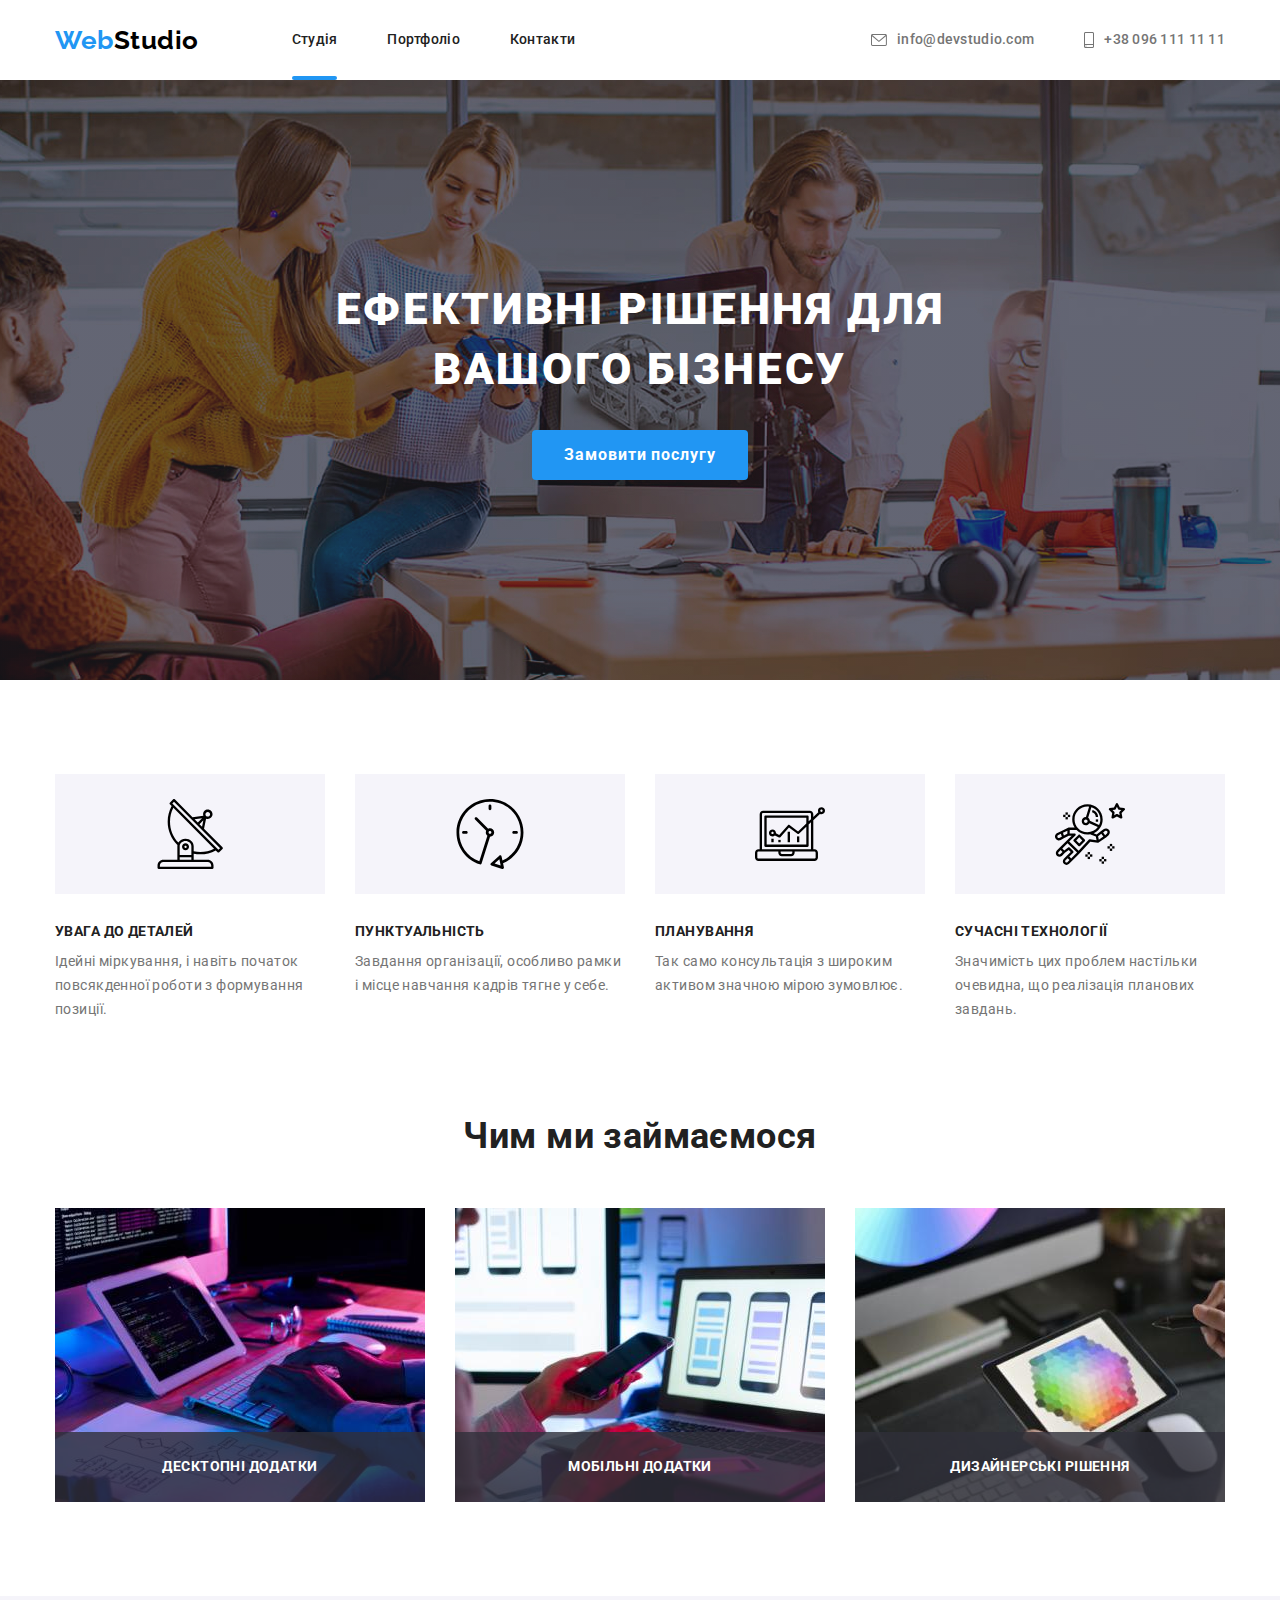
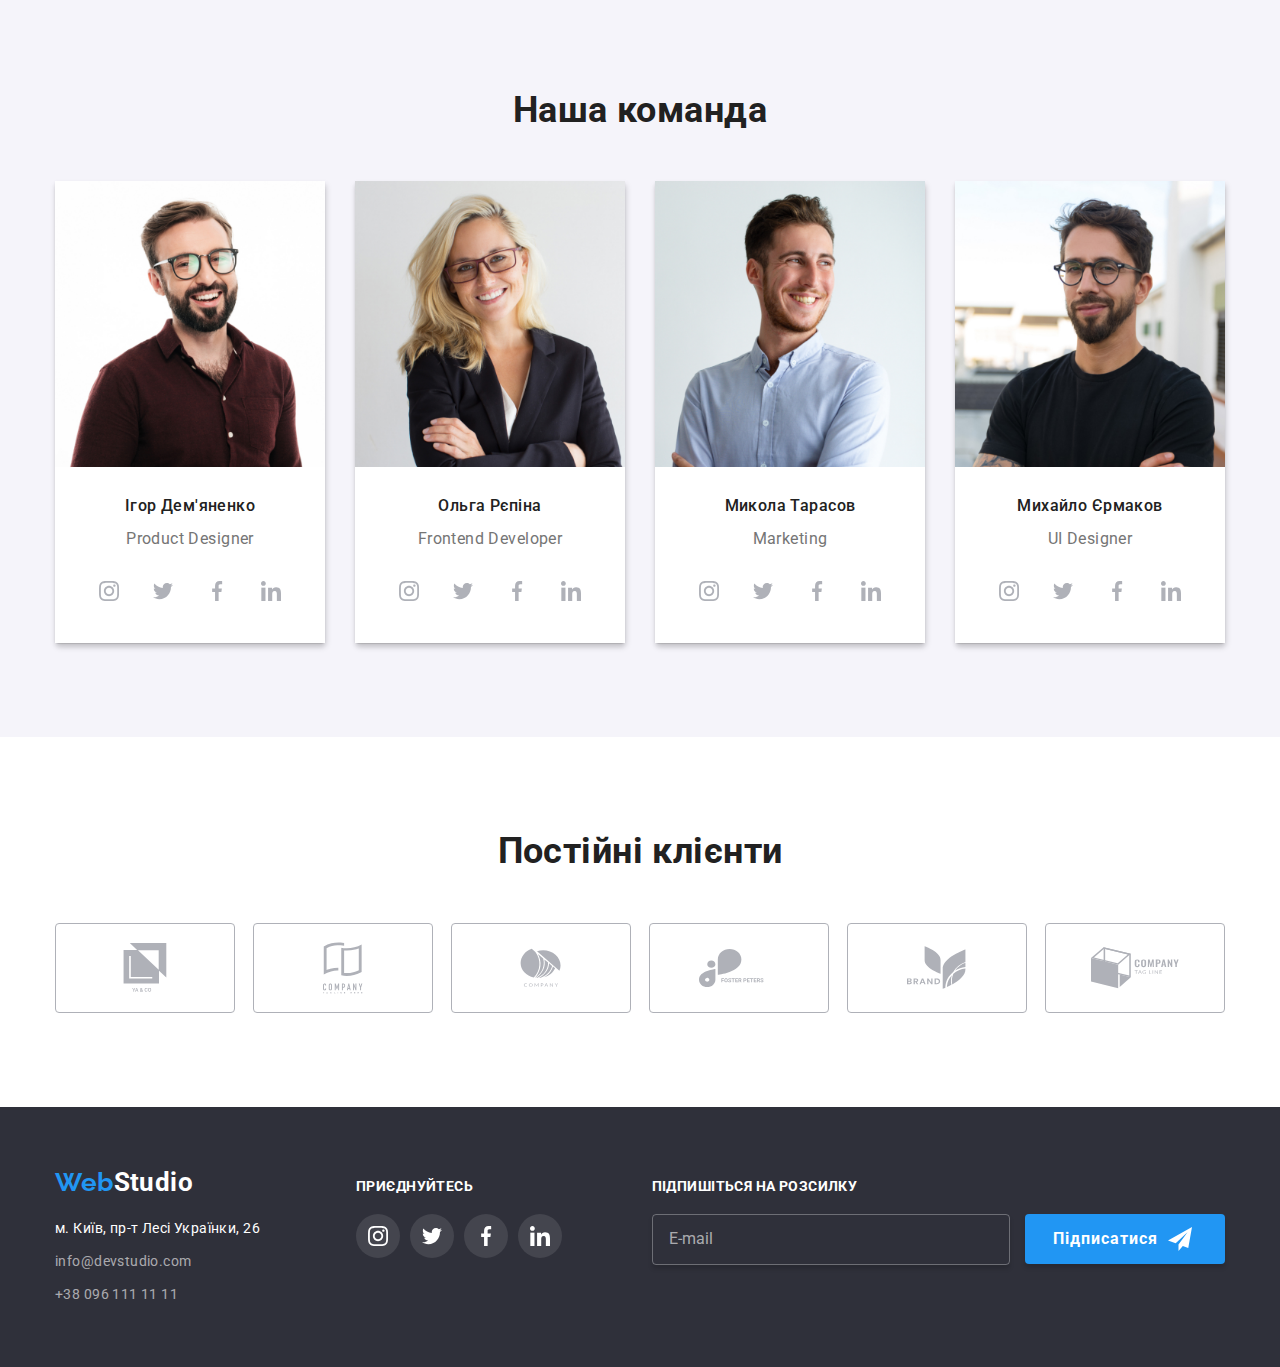
==== index.html @ 22c6319b "hw8" ====
<!DOCTYPE html>
<html lang="uk">
  <head>
    <meta charset="UTF-8" />
    <meta http-equiv="X-UA-Compatible" content="IE=edge" />
    <meta name="viewport" content="width=device-width, initial-scale=1.0" />
    <title>Web Studio</title>
    <link
      href="https://fonts.googleapis.com/css2?family=Raleway:wght@700&family=Roboto:wght@400;500;700;900&display=swap"
      rel="stylesheet"
    />
    <link rel="stylesheet" href="https://cdnjs.cloudflare.com/ajax/libs/modern-normalize/1.1.0/modern-normalize.css" />
    <link rel="stylesheet" href="./css/styles-index.min.css" />
  </head>

  <body>
    <!-- навигация -->
    <header class="head">
      <div class="container head__container" data-menu>
        <nav class="nav">
          <a href="/" class="nav__studio"><span class="nav__web">Web</span>Studio</a>

          <ul class="list nav__menu">
            <li><a href="./index.html" class="nav__link current">Студія</a></li>
            <li><a href="./portfolio.html" class="nav__link">Портфоліо</a></li>
            <li><a href="" class="nav__link">Контакти</a></li>
          </ul>
        </nav>
        <ul class="list connection">
          <li>
            <a href="maito:info@devstudio.com" class="connection__mail-and-tel">
              <svg width="16" height="12">
                <use href="./images/sprite.svg#mail"></use>
              </svg>
              <span class="mob-menu-mal">info@devstudio.com</span></a
            >
          </li>
          <li>
            <a href="tel:+380961111111" class="connection__mail-and-tel">
              <svg width="10" height="16">
                <use href="./images/sprite.svg#smartphone"></use>
              </svg>
              <span class="mob-menu-tel">+38 096 111 11 11</span></a
            >
          </li>
        </ul>
        <button
          type="button"
          class="header-menu-button"
          aria-expanded="false"
          aria-controls="menu-container"
          data-menu-button
        >
          <svg width="40" height="40" aria-label="Переключатель мобильного меню">
            <use class="header-button-icon-menu" href="./images/sprite.svg#menu_40px"></use>
            <use class="header-button-icon-close" href="./images/sprite.svg#close-m"></use>
          </svg>
        </button>
        <!-- соц. ссылки -->
        <ul class="nav__social-link list">
          <li>
            <a href="" aria-label="ссылка на Instagram"><span>Instagram</span></a>
          </li>
          <li>
            <a href="" aria-label="ссылка на Twitter"><span>Twitter</span></a>
          </li>
          <li>
            <a href="" aria-label="ссылка на Facebook"><span>Facebook</span></a>
          </li>
          <li>
            <a href="" aria-label="ссылка на LinkedIn"><span>LinkedIn</span></a>
          </li>
        </ul>
      </div>
    </header>

    <main>
      <section class="hero">
        <div class="container">
          <h1>
            Ефективні рішення для <br />
            вашого бізнесу
          </h1>
          <button type="button" class="hero-but" data-modal-open>Замовити послугу</button>
        </div>
      </section>

      <section class="section">
        <div class="container">
          <!-- не отображать заголовок -->
          <h2 class="visually-hidden">Наші особливості</h2>
          <ul class="skill-list list">
            <li class="skill-list__item">
              <div class="skill-list__img">
                <svg width="70" height="70">
                  <use href="./images/sprite.svg#antena"></use>
                </svg>
              </div>
              <h3>УВАГА ДО ДЕТАЛЕЙ</h3>
              <p>Ідейні міркування, і навіть початок повсякденної роботи з формування позиції.</p>
            </li>
            <li class="skill-list__item">
              <div class="skill-list__img">
                <svg width="70" height="70">
                  <use href="./images/sprite.svg#clock"></use>
                </svg>
              </div>
              <h3>ПУНКТУАЛЬНІСТЬ</h3>
              <p>Завдання організації, особливо рамки і місце навчання кадрів тягне у себе.</p>
            </li>
            <li class="skill-list__item">
              <div class="skill-list__img">
                <svg width="70" height="70">
                  <use href="./images/sprite.svg#diagram"></use>
                </svg>
              </div>
              <h3>ПЛАНУВАННЯ</h3>
              <p>Так само консультація з широким активом значною мірою зумовлює.</p>
            </li>
            <li class="skill-list__item">
              <div class="skill-list__img">
                <svg width="70" height="70">
                  <use href="./images/sprite.svg#astronaut"></use>
                </svg>
              </div>
              <h3>СУЧАСНІ ТЕХНОЛОГІЇ</h3>
              <p>Значимість цих проблем настільки очевидна, що реалізація планових завдань.</p>
            </li>
          </ul>
        </div>
      </section>

      <section class="section section-padding">
        <div class="container">
          <h2>Чим ми займаємося</h2>
          <ul class="skill-list list">
            <li class="skill-list__work">
              <div>
                <img src="./images/box1.jpg" alt="клавиатура" width="370" height="294" />
                <h3>Десктопні додатки</h3>
              </div>
            </li>
            <li class="skill-list__work">
              <div>
                <img src="./images/box2.jpg" alt="телефон" width="370" height="294" />
                <h3>Мобільні додатки</h3>
              </div>
            </li>
            <li class="skill-list__work">
              <div>
                <img src="./images/box3.jpg" alt="планшет" width="370" height="294" />
                <h3>Дизайнерські рішення</h3>
              </div>
            </li>
          </ul>
        </div>
      </section>

      <!-- команда -->
      <section class="section comand-background">
        <div class="container">
          <h2>Наша команда</h2>
          <ul class="skill-list list team">
            <li class="skill-list__team">
              <img
                srcset="
                  ./images/team/igor-270@2x.jpg 270w,
                  ./images/team/igor-354@2x.jpg 354w,
                  ./images/team/igor-450@2x.jpg 450w
                "
                src="./images/team/igor-270.jpg"
                alt="Ігор Дем'яненко"
                sizes="(min-width: 1200px) 25vw, (min-width: 768px) 50vw, (min-width: 480px) 100vw"
              />
              <div class="skill-list__teams">
                <h3>Ігор Дем'яненко</h3>
                <p lang="en">Product Designer</p>
                <!-- соц. ссылки -->
                <ul class="skill-list__social-link list">
                  <li>
                    <a href="" aria-label="ссылка на Instagram">
                      <svg width="20" height="20">
                        <use href="./images/sprite.svg#instagram"></use>
                      </svg>
                    </a>
                  </li>
                  <li>
                    <a href="" aria-label="ссылка на Twitter">
                      <svg width="20" height="20">
                        <use href="./images/sprite.svg#twitter"></use>
                      </svg>
                    </a>
                  </li>
                  <li>
                    <a href="" aria-label="ссылка на Facebook">
                      <svg width="20" height="20">
                        <use href="./images/sprite.svg#facebook"></use>
                      </svg>
                    </a>
                  </li>
                  <li>
                    <a href="" aria-label="ссылка на LinkedIn">
                      <svg width="20" height="20">
                        <use href="./images/sprite.svg#linkedin"></use>
                      </svg>
                    </a>
                  </li>
                </ul>
              </div>
            </li>
            <li class="skill-list__team">
              <img
                srcset="
                  ./images/team/olga-270@2x.jpg 270w,
                  ./images/team/olga-354@2x.jpg 354w,
                  ./images/team/olga-450@2x.jpg 450w
                "
                src="./images/team/olga-270.jpg"
                alt="Ольга Рєпіна"
                sizes="(min-width: 1200px) 25vw, (min-width: 768px) 50vw, (min-width: 480px) 100vw"
              />
              <div class="skill-list__teams">
                <h3>Ольга Рєпіна</h3>
                <p lang="en">Frontend Developer</p>

                <!-- соц. ссылки -->
                <ul class="skill-list__social-link list">
                  <li>
                    <a href="" aria-label="ссылка на Instagram">
                      <svg width="20" height="20">
                        <use href="./images/sprite.svg#instagram"></use>
                      </svg>
                    </a>
                  </li>
                  <li>
                    <a href="" aria-label="ссылка на Twitter">
                      <svg width="20" height="20">
                        <use href="./images/sprite.svg#twitter"></use>
                      </svg>
                    </a>
                  </li>
                  <li>
                    <a href="" aria-label="ссылка на Facebook">
                      <svg width="20" height="20">
                        <use href="./images/sprite.svg#facebook"></use>
                      </svg>
                    </a>
                  </li>
                  <li>
                    <a href="" aria-label="ссылка на LinkedIn">
                      <svg width="20" height="20">
                        <use href="./images/sprite.svg#linkedin"></use>
                      </svg>
                    </a>
                  </li>
                </ul>
              </div>
            </li>
            <li class="skill-list__team">
              <img
                srcset="
                  ./images/team/nik-270@2x.jpg 270w,
                  ./images/team/nik-354@2x.jpg 354w,
                  ./images/team/nik-450@2x.jpg 450w
                "
                src="./images/team/nik-270.jpg"
                alt="Микола Тарасов"
                sizes="(min-width: 1200px) 25vw, (min-width: 768px) 50vw, (min-width: 480px) 100vw"
              />
              <div class="skill-list__teams">
                <h3>Микола Тарасов</h3>
                <p lang="en">Marketing</p>
                <!-- соц. ссылки -->
                <ul class="skill-list__social-link list">
                  <li>
                    <a href="" aria-label="ссылка на Instagram">
                      <svg width="20" height="20">
                        <use href="./images/sprite.svg#instagram"></use>
                      </svg>
                    </a>
                  </li>
                  <li>
                    <a href="" aria-label="ссылка на Twitter">
                      <svg width="20" height="20">
                        <use href="./images/sprite.svg#twitter"></use>
                      </svg>
                    </a>
                  </li>
                  <li>
                    <a href="" aria-label="ссылка на Facebook">
                      <svg width="20" height="20">
                        <use href="./images/sprite.svg#facebook"></use>
                      </svg>
                    </a>
                  </li>
                  <li>
                    <a href="" aria-label="ссылка на LinkedIn">
                      <svg width="20" height="20">
                        <use href="./images/sprite.svg#linkedin"></use>
                      </svg>
                    </a>
                  </li>
                </ul>
              </div>
            </li>
            <li class="skill-list__team">
              <img
                srcset="
                  ./images/team/misha-270@2x.jpg 270w,
                  ./images/team/misha-354@2x.jpg 354w,
                  ./images/team/misha-450@2x.jpg 450w
                "
                src="./images/team/misha-270.jpg"
                alt="Михайло Єрмаков"
                sizes="(min-width: 1200px) 25vw, (min-width: 768px) 50vw, (min-width: 480px) 100vw"
              />
              <div class="skill-list__teams">
                <h3>Михайло Єрмаков</h3>
                <p lang="en">UI Designer</p>
                <!-- соц. ссылки -->
                <ul class="skill-list__social-link list">
                  <li>
                    <a href="" aria-label="ссылка на Instagram">
                      <svg width="20" height="20">
                        <use href="./images/sprite.svg#instagram"></use>
                      </svg>
                    </a>
                  </li>
                  <li>
                    <a href="" aria-label="ссылка на Twitter">
                      <svg width="20" height="20">
                        <use href="./images/sprite.svg#twitter"></use>
                      </svg>
                    </a>
                  </li>
                  <li>
                    <a href="" aria-label="ссылка на Facebook">
                      <svg width="20" height="20">
                        <use href="./images/sprite.svg#facebook"></use>
                      </svg>
                    </a>
                  </li>
                  <li>
                    <a href="" aria-label="ссылка на LinkedIn">
                      <svg width="20" height="20">
                        <use href="./images/sprite.svg#linkedin"></use>
                      </svg>
                    </a>
                  </li>
                </ul>
              </div>
            </li>
          </ul>
        </div>
      </section>
      <!-- наши клиенты -->
      <section class="section our-clients">
        <div class="container">
          <h2>Постійні клієнти</h2>
          <ul class="list our-clients-list">
            <li>
              <a href="" aria-label="Клиент 1">
                <svg width="44" height="49">
                  <use href="./images/sprite.svg#client1"></use>
                </svg>
              </a>
            </li>
            <li>
              <a href="" aria-label="Клиент 2">
                <svg width="40" height="52">
                  <use href="./images/sprite.svg#client2"></use>
                </svg>
              </a>
            </li>
            <li>
              <a href="" aria-label="Клиент 3">
                <svg width="41" height="43">
                  <use href="./images/sprite.svg#client3"></use>
                </svg>
              </a>
            </li>
            <li>
              <a href="" aria-label="Клиент 4">
                <svg width="80" height="42">
                  <use href="./images/sprite.svg#client4"></use>
                </svg>
              </a>
            </li>
            <li>
              <a href="" aria-label="Клиент 5">
                <svg width="59" height="47">
                  <use href="./images/sprite.svg#client5"></use>
                </svg>
              </a>
            </li>
            <li>
              <a href="" aria-label="Клиент 6">
                <svg width="88" height="45">
                  <use href="./images/sprite.svg#client6"></use>
                </svg>
              </a>
            </li>
          </ul>
        </div>
      </section>
    </main>

    <!-- футер -->
    <footer>
      <div class="container footer">
        <div class="logo-adress">
          <div class="logo">
            <a href="/" class="studio-footer"><span class="nav__web">Web</span><span>Studio</span></a>
          </div>
          <address>
            <ul class="list footer-adress">
              <li>
                <a href="https://goo.gl/maps/N4kcenjZG2sNvHRF8" class="adress">м. Київ, пр-т Лесі Українки, 26</a>
              </li>
              <li><a href="maito:info@devstudio.com" class="footer-link">info@devstudio.com</a></li>
              <li><a href="tel:+380961111111" class="footer-link">+38 096 111 11 11</a></li>
            </ul>
          </address>
        </div>

        <!-- соц. ссылки -->
        <div class="fotter-social">
          <b>приєднуйтесь</b>
          <ul class="list social-link-footer">
            <li>
              <a href="" aria-label="ссылка на Instagram">
                <svg width="20" height="20">
                  <use href="./images/sprite.svg#instagram"></use>
                </svg>
              </a>
            </li>
            <li>
              <a href="" aria-label="ссылка на Twitter">
                <svg width="20" height="20">
                  <use href="./images/sprite.svg#twitter"></use>
                </svg>
              </a>
            </li>
            <li>
              <a href="" aria-label="ссылка на Facebook">
                <svg width="20" height="20">
                  <use href="./images/sprite.svg#facebook"></use>
                </svg>
              </a>
            </li>
            <li>
              <a href="" aria-label="ссылка на LinkedIn">
                <svg width="20" height="20">
                  <use href="./images/sprite.svg#linkedin"></use>
                </svg>
              </a>
            </li>
          </ul>
        </div>
        <!-- форма подписаться -->
        <form class="email-input">
          <b>Підпишіться на розсилку</b>
          <input class="input-email" type="email" name="email" placeholder="E-mail" />
          <button type="submit" class="button">
            Підписатися
            <svg class="button-icon" width="24" height="24">
              <use href="./images/sprite.svg#send"></use>
            </svg>
          </button>
        </form>
      </div>
    </footer>

    <!-- модальное окно -->
    <div class="backdrop is-hidden" data-modal>
      <div class="modal">
        <button class="btn-close" data-modal-close>
          <svg class="close-icon" width="18" height="18">
            <use href="./images/sprite.svg#close-m"></use>
          </svg>
        </button>
        <p class="modal-title">Залиште свої дані, ми вам передзвонимо</p>
        <form class="form-mod">
          <div class="form-field">
            <label class="form-label" for="name">
              <span class="form-label-text">Ім'я</span>
            </label>
            <div class="input-icon">
              <input class="form-input" type="text" name="name" id="name" />
              <svg class="form-icon" width="18" height="18">
                <use href="./images/sprite.svg#person-m"></use>
              </svg>
            </div>
          </div>

          <div class="form-field">
            <label class="form-label" for="tel">
              <span class="form-label-text">Телефон</span>
            </label>
            <div class="input-icon">
              <input class="form-input" type="tel" name="tel" id="tel" />
              <svg class="form-icon" width="18" height="18">
                <use href="./images/sprite.svg#phone-m"></use>
              </svg>
            </div>
          </div>

          <div class="form-field">
            <label class="form-label" for="email">
              <span class="form-label-text"> Пошта</span>
            </label>
            <div class="input-icon">
              <input class="form-input" type="email" name="email" id="email" />
              <svg class="form-icon" width="18" height="18">
                <use href="./images/sprite.svg#email-m"></use>
              </svg>
            </div>
          </div>
          <div class="form-textarea">
            <label class="form-label" for="coment">
              <span class="form-label-text">Коментар</span>
            </label>
            <textarea class="form-input textarea" name="coment" id="coment" placeholder="Введіть текст"></textarea>
          </div>

          <div class="form-box">
            <input class="input-box visually-hidden" type="checkbox" id="checkbox" name="accept-terms" value="true" />
            <label for="checkbox" class="checkbox-label">
              <svg class="box-icon" width="16" height="15">
                <use href="./images/sprite.svg#gala-m"></use>
              </svg>
              <span class="box-label">
                Погоджуюся з розсилкою та приймаю&nbsp;<a href="" aria-label="Умови договору">Умови договору</a>
              </span></label
            >
          </div>
          <button class="mod-but" type="submit">Відправити</button>
        </form>
      </div>
    </div>

    <script src="./js/modal.js"></script>
    <script src="./js/mobile-menu.js"></script>
  </body>
</html>
---- css/styles-index.min.css ----
h1,h2,h3,p,ul{margin-top:0;margin-bottom:0}.visually-hidden{position:absolute;white-space:nowrap;width:1px;height:1px;overflow:hidden;border:0;padding:0;clip:rect(0 0 0 0);-webkit-clip-path:inset(50%);clip-path:inset(50%);margin:-1px}.list{list-style:none;padding:0;margin:0}a{text-decoration:none}.container{padding-left:15px;padding-right:15px;margin:0 auto;min-width:320px}@media screen and (min-width: 480px){.container{width:480px}}@media screen and (min-width: 768px){.container{width:768px}}@media screen and (min-width: 1200px){.container{width:1200px}}.section{padding-top:60px;padding-bottom:60px}@media screen and (min-width: 1200px){.section{padding-top:94px;padding-bottom:94px}}@media screen and (max-width: 1199px){.section-padding{display:none}}@media screen and (min-width: 1200px){.section-padding{padding-top:0}}.button,.social-link-footer a,.footer-link,.adress,.mod-but,.checkbox-label svg,.form-icon,.form-input,.btn-close,.our-clients-list a,.skill-list__social-link a,.hero-but,.head__container.is-open .header-menu-button,.header-menu-button,.nav__link::after,.nav__link,.connection__mail-and-tel{-webkit-transition-duration:250ms;transition-duration:250ms;-webkit-transition-timing-function:var(--transition-timing);transition-timing-function:var(--transition-timing)}body{font-family:Roboto,sans-serif;font-style:normal;font-size:14px;letter-spacing:.03em;color:var(--color-text);background:var(--color-button-text)}:root{--color-for-hovered: #2196f3;--color-for-title: #212121;--color-button-text: #ffffff;--color-text: #757575;--color-studio: #000000;--color-footer: #2f303a;--color-background-cart: #ffffff;--color-background: #f5f4fa;--color-background-hero: #c4c4c4;--color-fill: #afb1b8;--transition-timing: cubic-bezier(0.4, 0, 0.2, 1)}h1{margin-bottom:30px;font-weight:900;font-size:26px;line-height:1.62;letter-spacing:.06em;text-transform:uppercase;color:var(--color-button-text)}@media screen and (min-width: 1200px){h1{font-size:44px;line-height:1.36;letter-spacing:.06em}}h2{margin-bottom:50px;font-weight:700;font-size:36px;line-height:1.16;text-align:center;color:var(--color-for-title)}h3{font-size:14px;font-weight:700;line-height:1.14;margin-bottom:10px;color:var(--color-for-title)}.skill-list__team h3{font-weight:500;font-size:16px;line-height:1.18;color:var(--color-for-title)}.skill-list__team{font-weight:400;font-size:16px;line-height:1.18;text-align:center}.form-label-text{font-size:12px;line-height:1.16;letter-spacing:.01em;color:var(--color-text)}.head__container{display:-webkit-box;display:-ms-flexbox;display:flex;-webkit-box-orient:horizontal;-webkit-box-direction:normal;-ms-flex-direction:row;flex-direction:row;-webkit-box-align:center;-ms-flex-align:center;align-items:center;-webkit-box-pack:justify;-ms-flex-pack:justify;justify-content:space-between;height:60px}@media screen and (min-width: 768px){.head__container{height:80px}}.head nav{display:-webkit-box;display:-ms-flexbox;display:flex;-webkit-box-align:center;-ms-flex-align:center;align-items:center}.nav__menu{display:none}@media screen and (min-width: 768px){.nav__menu{display:-webkit-box;display:-ms-flexbox;display:flex}}.nav__menu li:not(:last-child){margin-right:50px}.nav__menu a{display:block;padding-top:32px;padding-bottom:32px}.connection{display:none}@media screen and (min-width: 768px){.connection{display:-webkit-box;display:-ms-flexbox;display:flex;-webkit-box-orient:vertical;-webkit-box-direction:normal;-ms-flex-direction:column;flex-direction:column;margin-left:auto}}@media screen and (min-width: 1200px){.connection{-webkit-box-orient:horizontal;-webkit-box-direction:normal;-ms-flex-direction:row;flex-direction:row}}@media screen and (min-width: 768px)and (max-width: 1199px){.connection li:not(:last-child){margin-bottom:10px}}@media screen and (min-width: 1200px){.connection li:not(:last-child){margin-right:50px}}.nav__web,.nav__studio{font-family:"Raleway";font-weight:700;font-size:26px;line-height:1.19;letter-spacing:.02em;color:var(--color-for-hovered)}.nav__studio{margin-right:93px;color:var(--color-studio)}.nav__link,.connection__mail-and-tel{font-weight:500;font-size:14px;line-height:1.14;letter-spacing:.02em;color:var(--color-for-title);-webkit-transition-property:color;transition-property:color}.connection__mail-and-tel{display:-webkit-box;display:-ms-flexbox;display:flex;-webkit-box-orient:horizontal;-webkit-box-direction:normal;-ms-flex-direction:row;flex-direction:row;-webkit-box-align:center;-ms-flex-align:center;align-items:center;fill:var(--color-text);color:var(--color-text);-webkit-transition-property:color,fill;transition-property:color,fill}.connection__mail-and-tel svg{margin-right:10px}.nav__link .current{color:var(--color-for-hovered)}.nav__link:hover,.nav__link:focus,.connection__mail-and-tel:hover,.connection__mail-and-tel:focus,.footer-link:hover,.footer-link:focus,.adress:hover,.adress:focus{color:var(--color-for-hovered);fill:var(--color-for-hovered)}@media screen and (min-width: 768px){.nav__link{position:relative}.nav__link:hover::after{opacity:1}}.nav__link::after{content:"";position:absolute;display:block;bottom:0px;left:0px;width:100%;height:4px;background-color:var(--color-for-hovered);border-radius:2px;opacity:0;-webkit-transition-property:opacity;transition-property:opacity}@media screen and (min-width: 768px){.current::after{content:"";position:absolute;display:block;bottom:0px;left:0px;width:100%;height:4px;background-color:var(--color-for-hovered);border-radius:2px;opacity:1}}.header-menu-button{margin-left:auto;background-color:rgba(0,0,0,0);border:none;z-index:15;fill:#000;-webkit-transition-property:fill;transition-property:fill}.header-menu-button:hover,.header-menu-button:focus{cursor:pointer;fill:var(--color-for-hovered)}.header-menu-button .header-button-icon-close{display:none}.header-menu-button.is-open .header-button-icon-menu{display:none}.header-menu-button.is-open .header-button-icon-close{display:block}@media screen and (min-width: 768px){.header-menu-button{display:none}}.nav__social-link{display:none}.head__container.is-open{position:absolute;padding:48px 40px;top:0;-webkit-box-align:start;-ms-flex-align:start;align-items:flex-start;-webkit-box-orient:vertical;-webkit-box-direction:normal;-ms-flex-direction:column;flex-direction:column;height:100%;width:100%;min-width:480px;max-width:767px;background-color:var(--color-button-text);z-index:10}.head__container.is-open .nav__studio{display:none}.head__container.is-open .header-menu-button{position:absolute;top:10px;right:15px;fill:#000;-webkit-transition-property:fill;transition-property:fill}.head__container.is-open .header-menu-button:hover,.head__container.is-open .header-menu-button:focus{cursor:pointer;fill:var(--color-for-hovered)}@media screen and (max-width: 767px){.head__container.is-open .nav__menu{display:-webkit-box;display:-ms-flexbox;display:flex;-webkit-box-orient:vertical;-webkit-box-direction:normal;-ms-flex-direction:column;flex-direction:column;z-index:15}.head__container.is-open .nav__menu li{padding-bottom:32px}.head__container.is-open .nav__menu a{padding:0;font-weight:500;font-size:40px;line-height:1.18;letter-spacing:.02em;color:var(--color-for-title);-webkit-transition-property:color;transition-property:color}.head__container.is-open .nav__menu a:hover,.head__container.is-open .nav__menu a:focus{color:var(--color-for-hovered)}.head__container.is-open .nav__menu a.current{color:var(--color-for-hovered)}.head__container.is-open .connection{display:-webkit-inline-box;display:-ms-inline-flexbox;display:inline-flex;margin-top:auto;-webkit-box-orient:vertical;-webkit-box-direction:reverse;-ms-flex-direction:column-reverse;flex-direction:column-reverse;z-index:11}.head__container.is-open .connection svg{display:none}.head__container.is-open .nav__social-link{display:-webkit-box;display:-ms-flexbox;display:flex;-webkit-box-pack:center;-ms-flex-pack:center;justify-content:center;width:100%;font-weight:500;font-size:18px;line-height:1.22;letter-spacing:.02em}.head__container.is-open .nav__social-link li:not(:last-child){padding-right:10px;border-right:1px solid rgba(33,33,33,.2)}.head__container.is-open .nav__social-link li:not(:first-child){padding-left:10px}.head__container.is-open .nav__social-link span{color:var(--color-for-hovered)}}@media screen and (max-width: 767px){.mob-menu-tel{font-weight:500;font-size:34px;line-height:1.18;letter-spacing:.02em;color:var(--color-for-hovered);margin-bottom:32px;-webkit-transition-property:color;transition-property:color}.mob-menu-tel:hover,.mob-menu-tel:focus{color:var(--color-for-hovered)}}@media screen and (max-width: 767px){.mob-menu-mal{font-weight:500;font-size:24px;line-height:1.16;letter-spacing:.02em;color:#757575;margin-bottom:64px;-webkit-transition-property:color;transition-property:color}.mob-menu-mal:hover,.mob-menu-mal:focus{color:var(--color-for-hovered)}}.hero{height:400px;text-align:center;padding-top:118px;padding-bottom:118px;margin:0 auto;background-color:var(--color-background-hero);background-repeat:no-repeat;background-size:cover;background-position:center;background-image:-webkit-gradient(linear, left top, right top, from(rgba(47, 48, 58, 0.4)), to(rgba(47, 48, 58, 0.4))),url(../images/hero-480.jpg);background-image:linear-gradient(to right, rgba(47, 48, 58, 0.4), rgba(47, 48, 58, 0.4)),url(../images/hero-480.jpg);max-width:480px}@media screen and (min-width: 768px){.hero{background-image:-webkit-gradient(linear, left top, right top, from(rgba(47, 48, 58, 0.4)), to(rgba(47, 48, 58, 0.4))),url(../images/hero-768.jpg);background-image:linear-gradient(to right, rgba(47, 48, 58, 0.4), rgba(47, 48, 58, 0.4)),url(../images/hero-768.jpg);max-width:768px}}@media screen and (min-width: 1200px){.hero{background-image:-webkit-gradient(linear, left top, right top, from(rgba(47, 48, 58, 0.4)), to(rgba(47, 48, 58, 0.4))),url(../images/hero-1200.jpg);background-image:linear-gradient(to right, rgba(47, 48, 58, 0.4), rgba(47, 48, 58, 0.4)),url(../images/hero-1200.jpg);height:600px;padding-top:200px;padding-bottom:200px;max-width:1600px}}.hero-but{display:inline-block;border-radius:4px;padding:10px 32px;min-width:200px;border:none;font-weight:700;font-size:16px;line-height:1.87;letter-spacing:.06em;color:var(--color-button-text);background:var(--color-for-hovered);-webkit-transition-property:background,color;transition-property:background,color}.hero-but:hover,.hero-but:focus{cursor:pointer;color:var(--color-for-hovered);background:var(--color-button-text)}@media screen and (min-width: 1200px){.hero-but{min-width:216px}}.skill-list__img{display:-webkit-box;display:-ms-flexbox;display:flex;-webkit-box-align:center;-ms-flex-align:center;align-items:center;-webkit-box-pack:center;-ms-flex-pack:center;justify-content:center;height:120px;margin-bottom:30px;background-color:var(--color-background)}@media screen and (min-width: 768px){.skill-list__item{width:354px}}@media screen and (min-width: 1200px){.skill-list__item{width:270px}}.skill-list{gap:30px}@media screen and (min-width: 768px){.skill-list{display:-webkit-box;display:-ms-flexbox;display:flex;-ms-flex-wrap:wrap;flex-wrap:wrap}}@media screen and (min-width: 1200px){.skill-list{display:-webkit-box;display:-ms-flexbox;display:flex;-ms-flex-wrap:nowrap;flex-wrap:nowrap}}.skill-list div{position:relative}.skill-list__work{display:inline-block;width:370px}.skill-list__work h3{position:absolute;right:0;bottom:0;width:100%;height:70px;display:-webkit-box;display:-ms-flexbox;display:flex;-webkit-box-align:center;-ms-flex-align:center;align-items:center;-webkit-box-pack:center;-ms-flex-pack:center;justify-content:center;margin-bottom:0;font-weight:700;font-size:14px;line-height:1.14;letter-spacing:.03em;text-transform:uppercase;color:var(--color-button-text);background:rgba(47,48,58,.8)}p{line-height:1.71}.skill-list__team{display:inline-block;-webkit-box-shadow:1px 4px 6px rgba(0,0,0,.16),0px 4px 4px rgba(0,0,0,.06),0px 1px 1px rgba(0,0,0,.12);box-shadow:1px 4px 6px rgba(0,0,0,.16),0px 4px 4px rgba(0,0,0,.06),0px 1px 1px rgba(0,0,0,.12);border-radius:0px 0px 4px 4px}@media screen and (min-width: 480px){.skill-list__team{width:calc((100% - 30px)/1)}}@media screen and (min-width: 768px){.skill-list__team{width:calc((100% - 60px)/2)}}@media screen and (min-width: 1200px){.skill-list__team{width:270px}}.comand-background{background:var(--color-background)}.border-class{border-top:none;border:1px solid var(--color-border)}img{display:block;max-width:100%;height:auto}.skill-list__teams{padding-top:30px;padding-bottom:30px;background-color:var(--color-background-cart)}.skill-list__teams p{margin-bottom:16px}.skill-list__social-link{display:-webkit-box;display:-ms-flexbox;display:flex;-webkit-box-pack:center;-ms-flex-pack:center;justify-content:center}.skill-list__social-link a{display:-webkit-box;display:-ms-flexbox;display:flex;-webkit-box-align:center;-ms-flex-align:center;align-items:center;-webkit-box-pack:center;-ms-flex-pack:center;justify-content:center;width:44px;height:44px;border-radius:50%;color:var(--color-fill);-webkit-transition-property:background-color,color;transition-property:background-color,color}.skill-list__social-link a:hover,.skill-list__social-link a:focus{color:var(--color-button-text);background-color:var(--color-for-hovered)}.skill-list__social-link svg{fill:currentColor}.skill-list__social-link li:not(:last-child) a{margin-right:10px}.our-clients-list{display:-webkit-box;display:-ms-flexbox;display:flex;-ms-flex-wrap:wrap;flex-wrap:wrap;-webkit-box-pack:justify;-ms-flex-pack:justify;justify-content:space-between}@media screen and (min-width: 480px){.our-clients-list li{width:calc((100% - 30px)/2);margin-bottom:30px}}@media screen and (max-width: 480px){.our-clients-list li{width:calc((100% - 30px)/2);margin-bottom:30px}}@media screen and (min-width: 768px){.our-clients-list li{width:calc((100% - 45px)/3);margin-bottom:30px}}@media screen and (min-width: 1200px){.our-clients-list li{width:calc((100% - 90px)/6);margin-bottom:0px}}.our-clients-list svg{fill:var(--color-fill)}.our-clients-list a{display:-webkit-box;display:-ms-flexbox;display:flex;-webkit-box-align:center;-ms-flex-align:center;align-items:center;-webkit-box-pack:center;-ms-flex-pack:center;justify-content:center;border:1px solid var(--color-fill);border-radius:4px;width:100%;height:90px;-webkit-transition-property:border-color,fill;transition-property:border-color,fill}.our-clients-list a:hover,.our-clients-list a:focus,.our-clients-list a:hover svg,.our-clients-list a:focus svg{border-color:var(--color-for-hovered);fill:var(--color-for-hovered)}.backdrop{position:fixed;top:0;left:0;width:100%;height:100%;background:rgba(0,0,0,.2);opacity:1;-webkit-transition:opacity 250ms var(--transition-timing);transition:opacity 250ms var(--transition-timing)}.modal{position:absolute;top:50%;left:50%;-webkit-transform:translate(-50%, -50%) rotateY(360deg);transform:translate(-50%, -50%) rotateY(360deg);-webkit-transition:-webkit-transform 250ms var(--transition-timing);transition:-webkit-transform 250ms var(--transition-timing);transition:transform 250ms var(--transition-timing);transition:transform 250ms var(--transition-timing), -webkit-transform 250ms var(--transition-timing);padding:40px;min-height:609px;width:100%;max-width:450px;background-color:var(--color-background-cart);-webkit-box-shadow:0px 1px 3px rgba(0,0,0,.12),0px 1px 1px rgba(0,0,0,.14),0px 2px 1px rgba(0,0,0,.2);box-shadow:0px 1px 3px rgba(0,0,0,.12),0px 1px 1px rgba(0,0,0,.14),0px 2px 1px rgba(0,0,0,.2);border-radius:4px}@media screen and (min-width: 1200px){.modal{min-height:581px;min-width:528px}}.backdrop.is-hidden{pointer-events:none;opacity:0}.backdrop.is-hidden .modal{-webkit-transform:translate(-50%, -50%) rotateY(180deg);transform:translate(-50%, -50%) rotateY(180deg)}.btn-close{display:-webkit-box;display:-ms-flexbox;display:flex;-webkit-box-pack:center;-ms-flex-pack:center;justify-content:center;-webkit-box-align:center;-ms-flex-align:center;align-items:center;position:absolute;top:8px;right:8px;padding:0;margin:0;width:30px;height:30px;border:1px solid rgba(0,0,0,.1);border-radius:50%;background-color:var(--color-background-cart);-webkit-transition-property:fill;transition-property:fill}.btn-close:hover,.btn-close:focus{cursor:pointer;fill:var(--color-for-hovered)}.form-mod{margin-left:auto;margin-right:auto}.modal-title{margin-top:0px;margin-bottom:12px;font-weight:700;font-size:20px;line-height:1.5;text-align:center;letter-spacing:.03em;color:var(--color-for-title)}@media screen and (min-width: 1200px){.modal-title{font-size:20px;line-height:1.15}}.form-field{display:-webkit-box;display:-ms-flexbox;display:flex;-webkit-box-orient:vertical;-webkit-box-direction:normal;-ms-flex-direction:column;flex-direction:column;margin-bottom:10px}.form-label{margin-bottom:4px}.input-icon{position:relative}.form-input{padding-top:12px;padding-bottom:12px;padding-left:42px;width:100%;border:1px solid rgba(33,33,33,.2);border-radius:4px;outline:rgba(0,0,0,0);-webkit-transition-property:border-color;transition-property:border-color}.form-input:hover+.form-icon,.form-input:focus+.form-icon{fill:var(--color-for-hovered)}.form-input:hover,.form-input:focus{cursor:pointer;border-color:var(--color-for-hovered)}.form-icon{position:absolute;top:50%;-webkit-transform:translateY(-50%);transform:translateY(-50%);left:12px;-webkit-transition-property:fill;transition-property:fill}.form-textarea{display:-webkit-box;display:-ms-flexbox;display:flex;-webkit-box-orient:vertical;-webkit-box-direction:normal;-ms-flex-direction:column;flex-direction:column;margin-bottom:20px}.textarea::-webkit-input-placeholder{font-size:12px;line-height:1.16;letter-spacing:.01em;color:rgba(117,117,117,.5)}.textarea::-moz-placeholder{font-size:12px;line-height:1.16;letter-spacing:.01em;color:rgba(117,117,117,.5)}.textarea:-ms-input-placeholder{font-size:12px;line-height:1.16;letter-spacing:.01em;color:rgba(117,117,117,.5)}.textarea::-ms-input-placeholder{font-size:12px;line-height:1.16;letter-spacing:.01em;color:rgba(117,117,117,.5)}.textarea::placeholder{font-size:12px;line-height:1.16;letter-spacing:.01em;color:rgba(117,117,117,.5)}.textarea{width:100%;height:120px;padding:12px 16px;border:1px solid rgba(33,33,33,.2);border-radius:4px;resize:none}.form-box{display:-webkit-box;display:-ms-flexbox;display:flex;-webkit-box-orient:horizontal;-webkit-box-direction:normal;-ms-flex-direction:row;flex-direction:row;-webkit-box-pack:center;-ms-flex-pack:center;justify-content:center;margin-bottom:30px}.checkbox-label{display:-webkit-inline-box;display:-ms-inline-flexbox;display:inline-flex;-webkit-box-align:center;-ms-flex-align:center;align-items:center;-webkit-box-pack:center;-ms-flex-pack:center;justify-content:center}.input-box:checked+.checkbox-label svg{background-color:var(--color-for-hovered);border-color:rgba(0,0,0,0);fill:var(--color-button-text)}.input-box:hover+.checkbox-label svg,.input-box:focus+.checkbox-label svg{border-color:var(--color-for-hovered)}.checkbox-label svg{display:-webkit-inline-box;display:-ms-inline-flexbox;display:inline-flex;-webkit-box-align:center;-ms-flex-align:center;align-items:center;width:16px;height:15px;border:.2px solid #000;border-radius:2px;margin-right:7px;fill:rgba(0,0,0,0);-webkit-transition-property:fill;transition-property:fill}.box-label{display:-webkit-inline-box;display:-ms-inline-flexbox;display:inline-flex;-webkit-box-align:center;-ms-flex-align:center;align-items:center;font-size:12px;line-height:1.16;letter-spacing:.03em;color:var(--color-text)}@media screen and (min-width: 1200px){.box-label{font-size:14px;line-height:1.71;letter-spacing:.03em}}.box-label a{display:-webkit-inline-box;display:-ms-inline-flexbox;display:inline-flex;color:var(--color-for-hovered);border-bottom:.85px solid var(--color-for-hovered);line-height:.85}.mod-but{display:block;margin-right:auto;margin-left:auto;border-radius:4px;padding:10px 52px;min-width:200px;border:none;font-weight:700;font-size:16px;line-height:1.87;letter-spacing:.06em;color:var(--color-button-text);background:var(--color-for-hovered);-webkit-box-shadow:0px 4px 4px rgba(0,0,0,.15);box-shadow:0px 4px 4px rgba(0,0,0,.15);-webkit-transition-property:background,color;transition-property:background,color}.mod-but:hover,.mod-but:focus{cursor:pointer;color:var(--color-for-hovered);background:var(--color-button-text)}.footer{text-align:center}@media screen and (min-width: 768px){.footer{display:-webkit-box;display:-ms-flexbox;display:flex;-webkit-box-orient:horizontal;-webkit-box-direction:normal;-ms-flex-direction:row;flex-direction:row;-webkit-box-align:baseline;-ms-flex-align:baseline;align-items:baseline;-ms-flex-wrap:wrap;flex-wrap:wrap}}@media screen and (min-width: 1200px){.footer{display:-webkit-box;display:-ms-flexbox;display:flex;-webkit-box-orient:horizontal;-webkit-box-direction:normal;-ms-flex-direction:row;flex-direction:row;-ms-flex-wrap:nowrap;flex-wrap:nowrap;-webkit-box-align:baseline;-ms-flex-align:baseline;align-items:baseline;text-align:left}}footer{padding:60px 0;background:var(--color-footer)}.logo-adress{width:231px;margin:0 auto}@media screen and (min-width: 768px){.logo-adress{margin:0;margin-left:76px}}@media screen and (min-width: 1200px){.logo-adress{margin:0}}.logo{margin-bottom:20px}.adress{font-style:normal;font-weight:400;font-size:14px;line-height:1.71;color:var(--color-button-text);-webkit-transition-property:color;transition-property:color}.footer-link{font-style:normal;font-weight:400;font-size:14px;line-height:1.71;color:rgba(255,255,255,.6);-webkit-transition-property:color;transition-property:color}.studio-footer{font-style:normal;font-weight:700;font-size:26px;line-height:1.19;color:var(--color-button-text)}.footer-adress li:not(:last-child){margin-bottom:9px}.fotter-social{margin-bottom:60px;margin-top:60px}@media screen and (min-width: 768px){.fotter-social{margin:0 auto}}@media screen and (min-width: 1200px){.fotter-social{margin:0 0 0 70px}}.social-link-footer{display:-webkit-box;display:-ms-flexbox;display:flex;fill:var(--color-button-text);-webkit-box-pack:center;-ms-flex-pack:center;justify-content:center}@media screen and (min-width: 1200px){.social-link-footer{-ms-flex-pack:distribute;justify-content:space-around}}.social-link-footer a{display:-webkit-box;display:-ms-flexbox;display:flex;-webkit-box-align:center;-ms-flex-align:center;align-items:center;-webkit-box-pack:center;-ms-flex-pack:center;justify-content:center;width:44px;height:44px;border-radius:50%;background:rgba(255,255,255,.1);fill:var(--color-for-btn-caption);-webkit-transition-property:background-color;transition-property:background-color}.social-link-footer a:hover,.social-link-footer a:focus{background-color:var(--color-for-hovered)}.fotter-social b,.email-input b{display:block;margin-bottom:20px;font-size:14px;line-height:1.14em;text-transform:uppercase;color:var(--color-button-text)}.social-link-footer li:not(:last-child) a{margin-right:10px}.input-email{display:-webkit-box;display:-ms-flexbox;display:flex;-webkit-box-pack:justify;-ms-flex-pack:justify;justify-content:space-between;padding:15px 16px;width:100%;max-width:450px;margin-bottom:20px;font-size:16px;color:var(--color-button-text);background-color:inherit;border:1px solid rgba(255,255,255,.3);-webkit-box-shadow:0px 4px 4px rgba(0,0,0,.15);box-shadow:0px 4px 4px rgba(0,0,0,.15);border-radius:4px}@media screen and (min-width: 1200px){.input-email{display:-webkit-inline-box;display:-ms-inline-flexbox;display:inline-flex;-ms-flex-pack:distribute;justify-content:space-around;margin-right:12px;margin-bottom:0;width:358px}}.input-email::-webkit-input-placeholder{color:rgba(255,255,255,.6)}.input-email::-moz-placeholder{color:rgba(255,255,255,.6)}.input-email:-ms-input-placeholder{color:rgba(255,255,255,.6)}.input-email::-ms-input-placeholder{color:rgba(255,255,255,.6)}.input-email::placeholder{color:rgba(255,255,255,.6)}.email-input{display:-webkit-box;display:-ms-flexbox;display:flex;-webkit-box-orient:vertical;-webkit-box-direction:normal;-ms-flex-direction:column;flex-direction:column;-webkit-box-pack:center;-ms-flex-pack:center;justify-content:center;-webkit-box-align:center;-ms-flex-align:center;align-items:center}@media screen and (min-width: 768px){.email-input{margin-top:60px}}@media screen and (max-width: 1199px){.email-input{width:100%}}@media screen and (min-width: 1200px){.email-input{display:block;margin-left:auto;margin-top:0}}.button{display:-webkit-inline-box;display:-ms-inline-flexbox;display:inline-flex;-webkit-box-align:center;-ms-flex-align:center;align-items:center;min-width:200px;border:none;padding:10px 28px;font-weight:700;font-size:16px;line-height:1.87;letter-spacing:.06em;color:var(--color-button-text);background-color:var(--color-for-hovered);fill:var(--color-button-text);-webkit-box-shadow:0px 4px 4px rgba(0,0,0,.15);box-shadow:0px 4px 4px rgba(0,0,0,.15);border-radius:4px;-webkit-transition-property:background-color,color,fill;transition-property:background-color,color,fill}.button:hover,.button:focus{cursor:pointer;color:var(--color-for-hovered);background-color:var(--color-button-text);fill:var(--color-for-hovered)}.button-icon{margin-left:10px}/*# sourceMappingURL=styles-index.min.css.map */
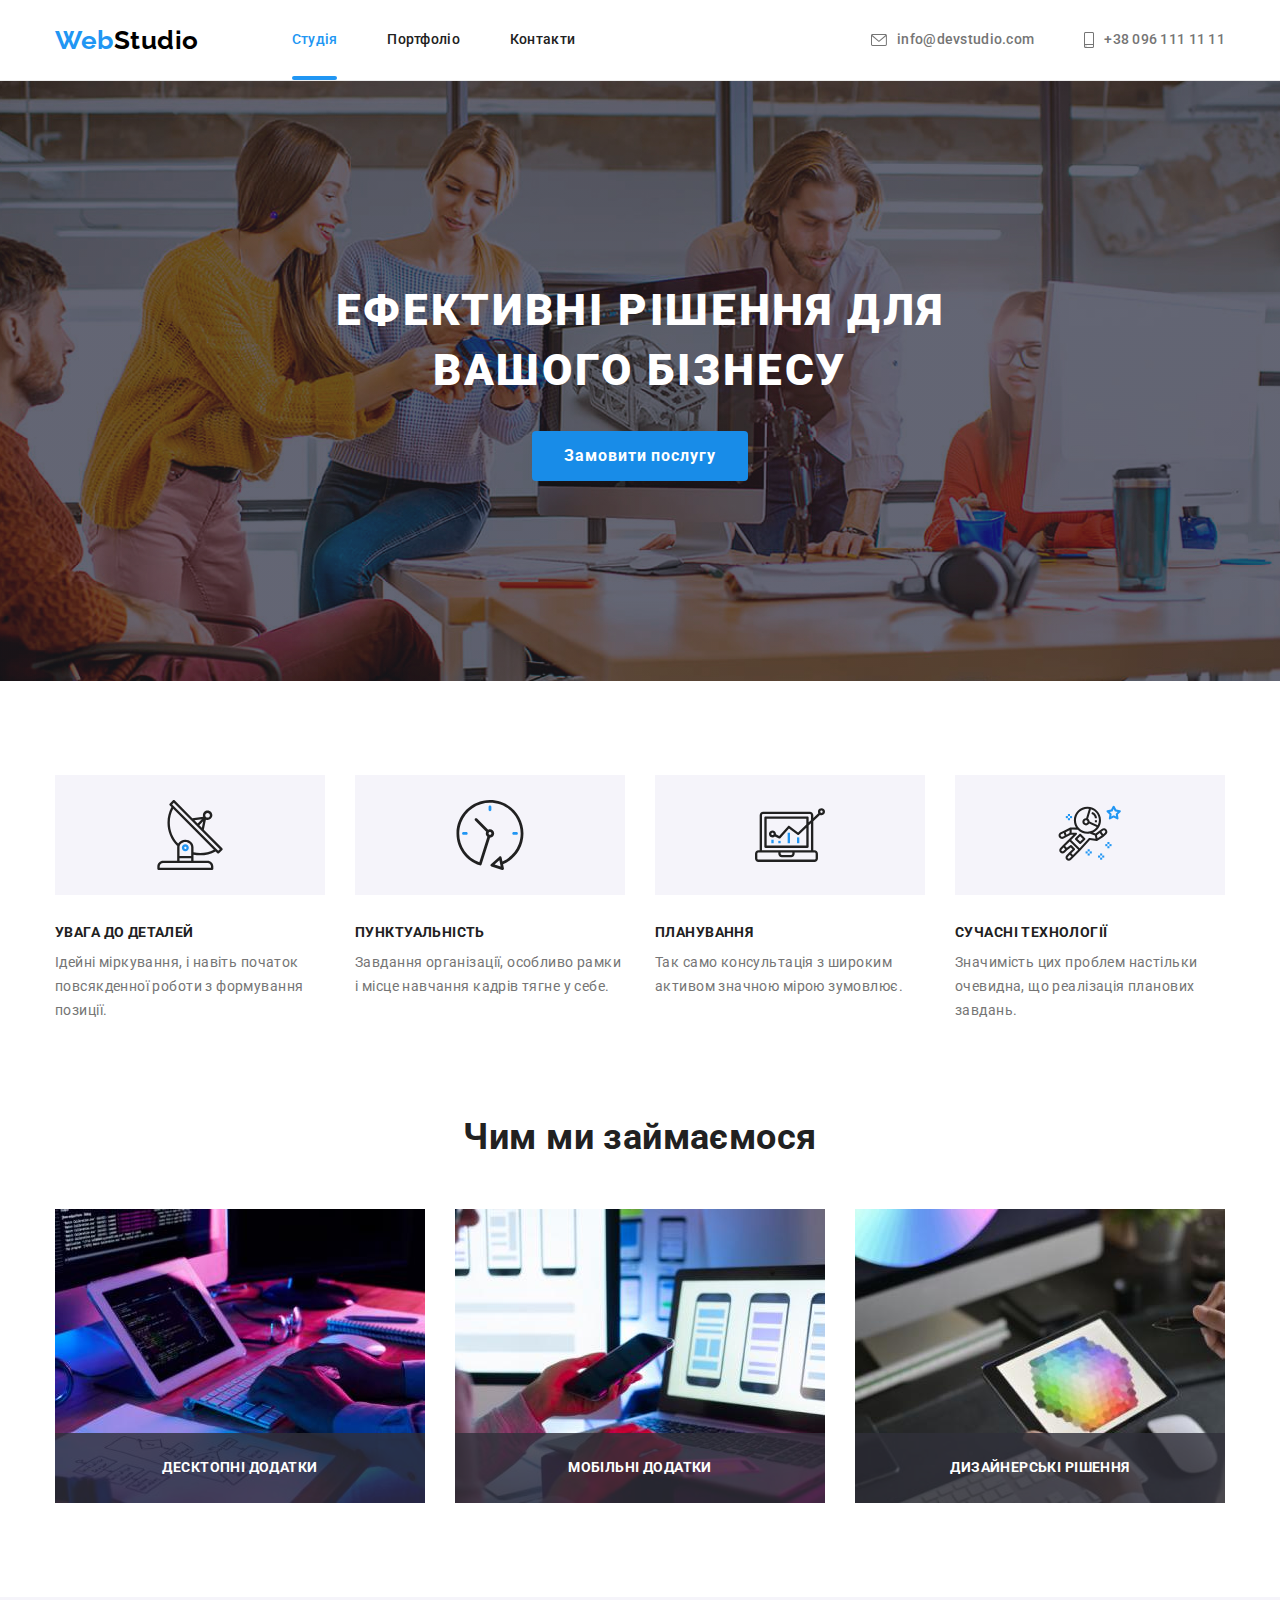
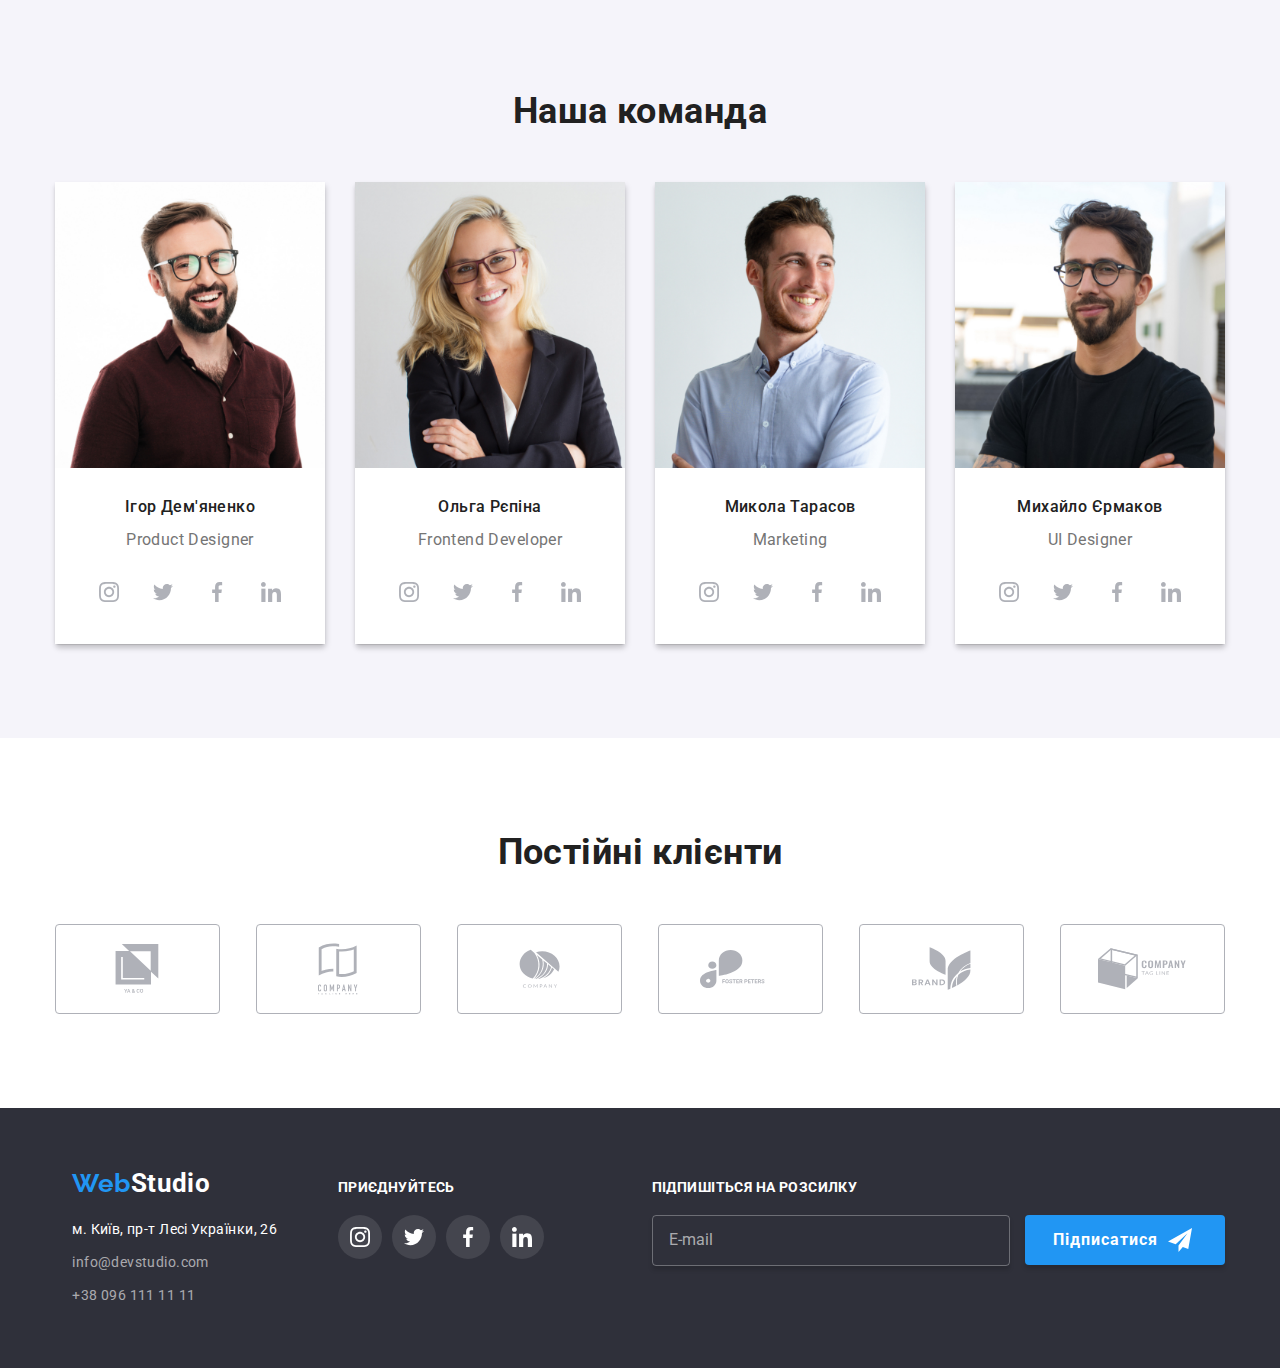
==== commit 19740de1: "hw8 v.2" ====
--- a/index.html
+++ b/index.html
@@ -28,7 +28,7 @@
         </nav>
         <ul class="list connection">
           <li>
-            <a href="maito:info@devstudio.com" class="connection__mail-and-tel">
+            <a href="maito:info@devstudio.com" class="connection__mail-and-tel mail">
               <svg width="16" height="12">
                 <use href="./images/sprite.svg#mail"></use>
               </svg>
@@ -36,7 +36,7 @@
             >
           </li>
           <li>
-            <a href="tel:+380961111111" class="connection__mail-and-tel">
+            <a href="tel:+380961111111" class="connection__mail-and-tel telefon">
               <svg width="10" height="16">
                 <use href="./images/sprite.svg#smartphone"></use>
               </svg>
@@ -96,8 +96,10 @@
                   <use href="./images/sprite.svg#antena"></use>
                 </svg>
               </div>
-              <h3>УВАГА ДО ДЕТАЛЕЙ</h3>
-              <p>Ідейні міркування, і навіть початок повсякденної роботи з формування позиції.</p>
+              <h3 class="skill-list__head">увага до деталей</h3>
+              <p class="skill-list__text">
+                Ідейні міркування, і навіть початок повсякденної роботи з формування позиції.
+              </p>
             </li>
             <li class="skill-list__item">
               <div class="skill-list__img">
@@ -105,8 +107,8 @@
                   <use href="./images/sprite.svg#clock"></use>
                 </svg>
               </div>
-              <h3>ПУНКТУАЛЬНІСТЬ</h3>
-              <p>Завдання організації, особливо рамки і місце навчання кадрів тягне у себе.</p>
+              <h3 class="skill-list__head">пунктуальність</h3>
+              <p class="skill-list__text">Завдання організації, особливо рамки і місце навчання кадрів тягне у себе.</p>
             </li>
             <li class="skill-list__item">
               <div class="skill-list__img">
@@ -114,8 +116,8 @@
                   <use href="./images/sprite.svg#diagram"></use>
                 </svg>
               </div>
-              <h3>ПЛАНУВАННЯ</h3>
-              <p>Так само консультація з широким активом значною мірою зумовлює.</p>
+              <h3 class="skill-list__head">планування</h3>
+              <p class="skill-list__text">Так само консультація з широким активом значною мірою зумовлює.</p>
             </li>
             <li class="skill-list__item">
               <div class="skill-list__img">
@@ -123,8 +125,8 @@
                   <use href="./images/sprite.svg#astronaut"></use>
                 </svg>
               </div>
-              <h3>СУЧАСНІ ТЕХНОЛОГІЇ</h3>
-              <p>Значимість цих проблем настільки очевидна, що реалізація планових завдань.</p>
+              <h3 class="skill-list__head">сучасні технології</h3>
+              <p class="skill-list__text">Значимість цих проблем настільки очевидна, що реалізація планових завдань.</p>
             </li>
           </ul>
         </div>
@@ -408,54 +410,56 @@
     <!-- футер -->
     <footer>
       <div class="container footer">
-        <div class="logo-adress">
-          <div class="logo">
-            <a href="/" class="studio-footer"><span class="nav__web">Web</span><span>Studio</span></a>
-          </div>
-          <address>
-            <ul class="list footer-adress">
+        <div class="adress-social">
+          <div class="logo-adress">
+            <div class="logo">
+              <a href="/" class="studio-footer"><span class="nav__web">Web</span><span>Studio</span></a>
+            </div>
+            <address>
+              <ul class="list footer-adress">
+                <li>
+                  <a href="https://goo.gl/maps/N4kcenjZG2sNvHRF8" class="adress">м. Київ, пр-т Лесі Українки, 26</a>
+                </li>
+                <li><a href="maito:info@devstudio.com" class="footer-link">info@devstudio.com</a></li>
+                <li><a href="tel:+380961111111" class="footer-link">+38 096 111 11 11</a></li>
+              </ul>
+            </address>
+          </div>
+
+          <!-- соц. ссылки -->
+          <div class="fotter-social">
+            <b>приєднуйтесь</b>
+            <ul class="list social-link-footer">
               <li>
-                <a href="https://goo.gl/maps/N4kcenjZG2sNvHRF8" class="adress">м. Київ, пр-т Лесі Українки, 26</a>
+                <a href="" aria-label="ссылка на Instagram">
+                  <svg width="20" height="20">
+                    <use href="./images/sprite.svg#instagram"></use>
+                  </svg>
+                </a>
               </li>
-              <li><a href="maito:info@devstudio.com" class="footer-link">info@devstudio.com</a></li>
-              <li><a href="tel:+380961111111" class="footer-link">+38 096 111 11 11</a></li>
+              <li>
+                <a href="" aria-label="ссылка на Twitter">
+                  <svg width="20" height="20">
+                    <use href="./images/sprite.svg#twitter"></use>
+                  </svg>
+                </a>
+              </li>
+              <li>
+                <a href="" aria-label="ссылка на Facebook">
+                  <svg width="20" height="20">
+                    <use href="./images/sprite.svg#facebook"></use>
+                  </svg>
+                </a>
+              </li>
+              <li>
+                <a href="" aria-label="ссылка на LinkedIn">
+                  <svg width="20" height="20">
+                    <use href="./images/sprite.svg#linkedin"></use>
+                  </svg>
+                </a>
+              </li>
             </ul>
-          </address>
-        </div>
-
-        <!-- соц. ссылки -->
-        <div class="fotter-social">
-          <b>приєднуйтесь</b>
-          <ul class="list social-link-footer">
-            <li>
-              <a href="" aria-label="ссылка на Instagram">
-                <svg width="20" height="20">
-                  <use href="./images/sprite.svg#instagram"></use>
-                </svg>
-              </a>
-            </li>
-            <li>
-              <a href="" aria-label="ссылка на Twitter">
-                <svg width="20" height="20">
-                  <use href="./images/sprite.svg#twitter"></use>
-                </svg>
-              </a>
-            </li>
-            <li>
-              <a href="" aria-label="ссылка на Facebook">
-                <svg width="20" height="20">
-                  <use href="./images/sprite.svg#facebook"></use>
-                </svg>
-              </a>
-            </li>
-            <li>
-              <a href="" aria-label="ссылка на LinkedIn">
-                <svg width="20" height="20">
-                  <use href="./images/sprite.svg#linkedin"></use>
-                </svg>
-              </a>
-            </li>
-          </ul>
+          </div>
         </div>
         <!-- форма подписаться -->
         <form class="email-input">
--- a/css/styles-index.min.css
+++ b/css/styles-index.min.css
@@ -1 +1 @@
-h1,h2,h3,p,ul{margin-top:0;margin-bottom:0}.visually-hidden{position:absolute;white-space:nowrap;width:1px;height:1px;overflow:hidden;border:0;padding:0;clip:rect(0 0 0 0);-webkit-clip-path:inset(50%);clip-path:inset(50%);margin:-1px}.list{list-style:none;padding:0;margin:0}a{text-decoration:none}.container{padding-left:15px;padding-right:15px;margin:0 auto;min-width:320px}@media screen and (min-width: 480px){.container{width:480px}}@media screen and (min-width: 768px){.container{width:768px}}@media screen and (min-width: 1200px){.container{width:1200px}}.section{padding-top:60px;padding-bottom:60px}@media screen and (min-width: 1200px){.section{padding-top:94px;padding-bottom:94px}}@media screen and (max-width: 1199px){.section-padding{display:none}}@media screen and (min-width: 1200px){.section-padding{padding-top:0}}.button,.social-link-footer a,.footer-link,.adress,.mod-but,.checkbox-label svg,.form-icon,.form-input,.btn-close,.our-clients-list a,.skill-list__social-link a,.hero-but,.head__container.is-open .header-menu-button,.header-menu-button,.nav__link::after,.nav__link,.connection__mail-and-tel{-webkit-transition-duration:250ms;transition-duration:250ms;-webkit-transition-timing-function:var(--transition-timing);transition-timing-function:var(--transition-timing)}body{font-family:Roboto,sans-serif;font-style:normal;font-size:14px;letter-spacing:.03em;color:var(--color-text);background:var(--color-button-text)}:root{--color-for-hovered: #2196f3;--color-for-title: #212121;--color-button-text: #ffffff;--color-text: #757575;--color-studio: #000000;--color-footer: #2f303a;--color-background-cart: #ffffff;--color-background: #f5f4fa;--color-background-hero: #c4c4c4;--color-fill: #afb1b8;--transition-timing: cubic-bezier(0.4, 0, 0.2, 1)}h1{margin-bottom:30px;font-weight:900;font-size:26px;line-height:1.62;letter-spacing:.06em;text-transform:uppercase;color:var(--color-button-text)}@media screen and (min-width: 1200px){h1{font-size:44px;line-height:1.36;letter-spacing:.06em}}h2{margin-bottom:50px;font-weight:700;font-size:36px;line-height:1.16;text-align:center;color:var(--color-for-title)}h3{font-size:14px;font-weight:700;line-height:1.14;margin-bottom:10px;color:var(--color-for-title)}.skill-list__team h3{font-weight:500;font-size:16px;line-height:1.18;color:var(--color-for-title)}.skill-list__team{font-weight:400;font-size:16px;line-height:1.18;text-align:center}.form-label-text{font-size:12px;line-height:1.16;letter-spacing:.01em;color:var(--color-text)}.head__container{display:-webkit-box;display:-ms-flexbox;display:flex;-webkit-box-orient:horizontal;-webkit-box-direction:normal;-ms-flex-direction:row;flex-direction:row;-webkit-box-align:center;-ms-flex-align:center;align-items:center;-webkit-box-pack:justify;-ms-flex-pack:justify;justify-content:space-between;height:60px}@media screen and (min-width: 768px){.head__container{height:80px}}.head nav{display:-webkit-box;display:-ms-flexbox;display:flex;-webkit-box-align:center;-ms-flex-align:center;align-items:center}.nav__menu{display:none}@media screen and (min-width: 768px){.nav__menu{display:-webkit-box;display:-ms-flexbox;display:flex}}.nav__menu li:not(:last-child){margin-right:50px}.nav__menu a{display:block;padding-top:32px;padding-bottom:32px}.connection{display:none}@media screen and (min-width: 768px){.connection{display:-webkit-box;display:-ms-flexbox;display:flex;-webkit-box-orient:vertical;-webkit-box-direction:normal;-ms-flex-direction:column;flex-direction:column;margin-left:auto}}@media screen and (min-width: 1200px){.connection{-webkit-box-orient:horizontal;-webkit-box-direction:normal;-ms-flex-direction:row;flex-direction:row}}@media screen and (min-width: 768px)and (max-width: 1199px){.connection li:not(:last-child){margin-bottom:10px}}@media screen and (min-width: 1200px){.connection li:not(:last-child){margin-right:50px}}.nav__web,.nav__studio{font-family:"Raleway";font-weight:700;font-size:26px;line-height:1.19;letter-spacing:.02em;color:var(--color-for-hovered)}.nav__studio{margin-right:93px;color:var(--color-studio)}.nav__link,.connection__mail-and-tel{font-weight:500;font-size:14px;line-height:1.14;letter-spacing:.02em;color:var(--color-for-title);-webkit-transition-property:color;transition-property:color}.connection__mail-and-tel{display:-webkit-box;display:-ms-flexbox;display:flex;-webkit-box-orient:horizontal;-webkit-box-direction:normal;-ms-flex-direction:row;flex-direction:row;-webkit-box-align:center;-ms-flex-align:center;align-items:center;fill:var(--color-text);color:var(--color-text);-webkit-transition-property:color,fill;transition-property:color,fill}.connection__mail-and-tel svg{margin-right:10px}.nav__link .current{color:var(--color-for-hovered)}.nav__link:hover,.nav__link:focus,.connection__mail-and-tel:hover,.connection__mail-and-tel:focus,.footer-link:hover,.footer-link:focus,.adress:hover,.adress:focus{color:var(--color-for-hovered);fill:var(--color-for-hovered)}@media screen and (min-width: 768px){.nav__link{position:relative}.nav__link:hover::after{opacity:1}}.nav__link::after{content:"";position:absolute;display:block;bottom:0px;left:0px;width:100%;height:4px;background-color:var(--color-for-hovered);border-radius:2px;opacity:0;-webkit-transition-property:opacity;transition-property:opacity}@media screen and (min-width: 768px){.current::after{content:"";position:absolute;display:block;bottom:0px;left:0px;width:100%;height:4px;background-color:var(--color-for-hovered);border-radius:2px;opacity:1}}.header-menu-button{margin-left:auto;background-color:rgba(0,0,0,0);border:none;z-index:15;fill:#000;-webkit-transition-property:fill;transition-property:fill}.header-menu-button:hover,.header-menu-button:focus{cursor:pointer;fill:var(--color-for-hovered)}.header-menu-button .header-button-icon-close{display:none}.header-menu-button.is-open .header-button-icon-menu{display:none}.header-menu-button.is-open .header-button-icon-close{display:block}@media screen and (min-width: 768px){.header-menu-button{display:none}}.nav__social-link{display:none}.head__container.is-open{position:absolute;padding:48px 40px;top:0;-webkit-box-align:start;-ms-flex-align:start;align-items:flex-start;-webkit-box-orient:vertical;-webkit-box-direction:normal;-ms-flex-direction:column;flex-direction:column;height:100%;width:100%;min-width:480px;max-width:767px;background-color:var(--color-button-text);z-index:10}.head__container.is-open .nav__studio{display:none}.head__container.is-open .header-menu-button{position:absolute;top:10px;right:15px;fill:#000;-webkit-transition-property:fill;transition-property:fill}.head__container.is-open .header-menu-button:hover,.head__container.is-open .header-menu-button:focus{cursor:pointer;fill:var(--color-for-hovered)}@media screen and (max-width: 767px){.head__container.is-open .nav__menu{display:-webkit-box;display:-ms-flexbox;display:flex;-webkit-box-orient:vertical;-webkit-box-direction:normal;-ms-flex-direction:column;flex-direction:column;z-index:15}.head__container.is-open .nav__menu li{padding-bottom:32px}.head__container.is-open .nav__menu a{padding:0;font-weight:500;font-size:40px;line-height:1.18;letter-spacing:.02em;color:var(--color-for-title);-webkit-transition-property:color;transition-property:color}.head__container.is-open .nav__menu a:hover,.head__container.is-open .nav__menu a:focus{color:var(--color-for-hovered)}.head__container.is-open .nav__menu a.current{color:var(--color-for-hovered)}.head__container.is-open .connection{display:-webkit-inline-box;display:-ms-inline-flexbox;display:inline-flex;margin-top:auto;-webkit-box-orient:vertical;-webkit-box-direction:reverse;-ms-flex-direction:column-reverse;flex-direction:column-reverse;z-index:11}.head__container.is-open .connection svg{display:none}.head__container.is-open .nav__social-link{display:-webkit-box;display:-ms-flexbox;display:flex;-webkit-box-pack:center;-ms-flex-pack:center;justify-content:center;width:100%;font-weight:500;font-size:18px;line-height:1.22;letter-spacing:.02em}.head__container.is-open .nav__social-link li:not(:last-child){padding-right:10px;border-right:1px solid rgba(33,33,33,.2)}.head__container.is-open .nav__social-link li:not(:first-child){padding-left:10px}.head__container.is-open .nav__social-link span{color:var(--color-for-hovered)}}@media screen and (max-width: 767px){.mob-menu-tel{font-weight:500;font-size:34px;line-height:1.18;letter-spacing:.02em;color:var(--color-for-hovered);margin-bottom:32px;-webkit-transition-property:color;transition-property:color}.mob-menu-tel:hover,.mob-menu-tel:focus{color:var(--color-for-hovered)}}@media screen and (max-width: 767px){.mob-menu-mal{font-weight:500;font-size:24px;line-height:1.16;letter-spacing:.02em;color:#757575;margin-bottom:64px;-webkit-transition-property:color;transition-property:color}.mob-menu-mal:hover,.mob-menu-mal:focus{color:var(--color-for-hovered)}}.hero{height:400px;text-align:center;padding-top:118px;padding-bottom:118px;margin:0 auto;background-color:var(--color-background-hero);background-repeat:no-repeat;background-size:cover;background-position:center;background-image:-webkit-gradient(linear, left top, right top, from(rgba(47, 48, 58, 0.4)), to(rgba(47, 48, 58, 0.4))),url(../images/hero-480.jpg);background-image:linear-gradient(to right, rgba(47, 48, 58, 0.4), rgba(47, 48, 58, 0.4)),url(../images/hero-480.jpg);max-width:480px}@media screen and (min-width: 768px){.hero{background-image:-webkit-gradient(linear, left top, right top, from(rgba(47, 48, 58, 0.4)), to(rgba(47, 48, 58, 0.4))),url(../images/hero-768.jpg);background-image:linear-gradient(to right, rgba(47, 48, 58, 0.4), rgba(47, 48, 58, 0.4)),url(../images/hero-768.jpg);max-width:768px}}@media screen and (min-width: 1200px){.hero{background-image:-webkit-gradient(linear, left top, right top, from(rgba(47, 48, 58, 0.4)), to(rgba(47, 48, 58, 0.4))),url(../images/hero-1200.jpg);background-image:linear-gradient(to right, rgba(47, 48, 58, 0.4), rgba(47, 48, 58, 0.4)),url(../images/hero-1200.jpg);height:600px;padding-top:200px;padding-bottom:200px;max-width:1600px}}.hero-but{display:inline-block;border-radius:4px;padding:10px 32px;min-width:200px;border:none;font-weight:700;font-size:16px;line-height:1.87;letter-spacing:.06em;color:var(--color-button-text);background:var(--color-for-hovered);-webkit-transition-property:background,color;transition-property:background,color}.hero-but:hover,.hero-but:focus{cursor:pointer;color:var(--color-for-hovered);background:var(--color-button-text)}@media screen and (min-width: 1200px){.hero-but{min-width:216px}}.skill-list__img{display:-webkit-box;display:-ms-flexbox;display:flex;-webkit-box-align:center;-ms-flex-align:center;align-items:center;-webkit-box-pack:center;-ms-flex-pack:center;justify-content:center;height:120px;margin-bottom:30px;background-color:var(--color-background)}@media screen and (min-width: 768px){.skill-list__item{width:354px}}@media screen and (min-width: 1200px){.skill-list__item{width:270px}}.skill-list{gap:30px}@media screen and (min-width: 768px){.skill-list{display:-webkit-box;display:-ms-flexbox;display:flex;-ms-flex-wrap:wrap;flex-wrap:wrap}}@media screen and (min-width: 1200px){.skill-list{display:-webkit-box;display:-ms-flexbox;display:flex;-ms-flex-wrap:nowrap;flex-wrap:nowrap}}.skill-list div{position:relative}.skill-list__work{display:inline-block;width:370px}.skill-list__work h3{position:absolute;right:0;bottom:0;width:100%;height:70px;display:-webkit-box;display:-ms-flexbox;display:flex;-webkit-box-align:center;-ms-flex-align:center;align-items:center;-webkit-box-pack:center;-ms-flex-pack:center;justify-content:center;margin-bottom:0;font-weight:700;font-size:14px;line-height:1.14;letter-spacing:.03em;text-transform:uppercase;color:var(--color-button-text);background:rgba(47,48,58,.8)}p{line-height:1.71}.skill-list__team{display:inline-block;-webkit-box-shadow:1px 4px 6px rgba(0,0,0,.16),0px 4px 4px rgba(0,0,0,.06),0px 1px 1px rgba(0,0,0,.12);box-shadow:1px 4px 6px rgba(0,0,0,.16),0px 4px 4px rgba(0,0,0,.06),0px 1px 1px rgba(0,0,0,.12);border-radius:0px 0px 4px 4px}@media screen and (min-width: 480px){.skill-list__team{width:calc((100% - 30px)/1)}}@media screen and (min-width: 768px){.skill-list__team{width:calc((100% - 60px)/2)}}@media screen and (min-width: 1200px){.skill-list__team{width:270px}}.comand-background{background:var(--color-background)}.border-class{border-top:none;border:1px solid var(--color-border)}img{display:block;max-width:100%;height:auto}.skill-list__teams{padding-top:30px;padding-bottom:30px;background-color:var(--color-background-cart)}.skill-list__teams p{margin-bottom:16px}.skill-list__social-link{display:-webkit-box;display:-ms-flexbox;display:flex;-webkit-box-pack:center;-ms-flex-pack:center;justify-content:center}.skill-list__social-link a{display:-webkit-box;display:-ms-flexbox;display:flex;-webkit-box-align:center;-ms-flex-align:center;align-items:center;-webkit-box-pack:center;-ms-flex-pack:center;justify-content:center;width:44px;height:44px;border-radius:50%;color:var(--color-fill);-webkit-transition-property:background-color,color;transition-property:background-color,color}.skill-list__social-link a:hover,.skill-list__social-link a:focus{color:var(--color-button-text);background-color:var(--color-for-hovered)}.skill-list__social-link svg{fill:currentColor}.skill-list__social-link li:not(:last-child) a{margin-right:10px}.our-clients-list{display:-webkit-box;display:-ms-flexbox;display:flex;-ms-flex-wrap:wrap;flex-wrap:wrap;-webkit-box-pack:justify;-ms-flex-pack:justify;justify-content:space-between}@media screen and (min-width: 480px){.our-clients-list li{width:calc((100% - 30px)/2);margin-bottom:30px}}@media screen and (max-width: 480px){.our-clients-list li{width:calc((100% - 30px)/2);margin-bottom:30px}}@media screen and (min-width: 768px){.our-clients-list li{width:calc((100% - 45px)/3);margin-bottom:30px}}@media screen and (min-width: 1200px){.our-clients-list li{width:calc((100% - 90px)/6);margin-bottom:0px}}.our-clients-list svg{fill:var(--color-fill)}.our-clients-list a{display:-webkit-box;display:-ms-flexbox;display:flex;-webkit-box-align:center;-ms-flex-align:center;align-items:center;-webkit-box-pack:center;-ms-flex-pack:center;justify-content:center;border:1px solid var(--color-fill);border-radius:4px;width:100%;height:90px;-webkit-transition-property:border-color,fill;transition-property:border-color,fill}.our-clients-list a:hover,.our-clients-list a:focus,.our-clients-list a:hover svg,.our-clients-list a:focus svg{border-color:var(--color-for-hovered);fill:var(--color-for-hovered)}.backdrop{position:fixed;top:0;left:0;width:100%;height:100%;background:rgba(0,0,0,.2);opacity:1;-webkit-transition:opacity 250ms var(--transition-timing);transition:opacity 250ms var(--transition-timing)}.modal{position:absolute;top:50%;left:50%;-webkit-transform:translate(-50%, -50%) rotateY(360deg);transform:translate(-50%, -50%) rotateY(360deg);-webkit-transition:-webkit-transform 250ms var(--transition-timing);transition:-webkit-transform 250ms var(--transition-timing);transition:transform 250ms var(--transition-timing);transition:transform 250ms var(--transition-timing), -webkit-transform 250ms var(--transition-timing);padding:40px;min-height:609px;width:100%;max-width:450px;background-color:var(--color-background-cart);-webkit-box-shadow:0px 1px 3px rgba(0,0,0,.12),0px 1px 1px rgba(0,0,0,.14),0px 2px 1px rgba(0,0,0,.2);box-shadow:0px 1px 3px rgba(0,0,0,.12),0px 1px 1px rgba(0,0,0,.14),0px 2px 1px rgba(0,0,0,.2);border-radius:4px}@media screen and (min-width: 1200px){.modal{min-height:581px;min-width:528px}}.backdrop.is-hidden{pointer-events:none;opacity:0}.backdrop.is-hidden .modal{-webkit-transform:translate(-50%, -50%) rotateY(180deg);transform:translate(-50%, -50%) rotateY(180deg)}.btn-close{display:-webkit-box;display:-ms-flexbox;display:flex;-webkit-box-pack:center;-ms-flex-pack:center;justify-content:center;-webkit-box-align:center;-ms-flex-align:center;align-items:center;position:absolute;top:8px;right:8px;padding:0;margin:0;width:30px;height:30px;border:1px solid rgba(0,0,0,.1);border-radius:50%;background-color:var(--color-background-cart);-webkit-transition-property:fill;transition-property:fill}.btn-close:hover,.btn-close:focus{cursor:pointer;fill:var(--color-for-hovered)}.form-mod{margin-left:auto;margin-right:auto}.modal-title{margin-top:0px;margin-bottom:12px;font-weight:700;font-size:20px;line-height:1.5;text-align:center;letter-spacing:.03em;color:var(--color-for-title)}@media screen and (min-width: 1200px){.modal-title{font-size:20px;line-height:1.15}}.form-field{display:-webkit-box;display:-ms-flexbox;display:flex;-webkit-box-orient:vertical;-webkit-box-direction:normal;-ms-flex-direction:column;flex-direction:column;margin-bottom:10px}.form-label{margin-bottom:4px}.input-icon{position:relative}.form-input{padding-top:12px;padding-bottom:12px;padding-left:42px;width:100%;border:1px solid rgba(33,33,33,.2);border-radius:4px;outline:rgba(0,0,0,0);-webkit-transition-property:border-color;transition-property:border-color}.form-input:hover+.form-icon,.form-input:focus+.form-icon{fill:var(--color-for-hovered)}.form-input:hover,.form-input:focus{cursor:pointer;border-color:var(--color-for-hovered)}.form-icon{position:absolute;top:50%;-webkit-transform:translateY(-50%);transform:translateY(-50%);left:12px;-webkit-transition-property:fill;transition-property:fill}.form-textarea{display:-webkit-box;display:-ms-flexbox;display:flex;-webkit-box-orient:vertical;-webkit-box-direction:normal;-ms-flex-direction:column;flex-direction:column;margin-bottom:20px}.textarea::-webkit-input-placeholder{font-size:12px;line-height:1.16;letter-spacing:.01em;color:rgba(117,117,117,.5)}.textarea::-moz-placeholder{font-size:12px;line-height:1.16;letter-spacing:.01em;color:rgba(117,117,117,.5)}.textarea:-ms-input-placeholder{font-size:12px;line-height:1.16;letter-spacing:.01em;color:rgba(117,117,117,.5)}.textarea::-ms-input-placeholder{font-size:12px;line-height:1.16;letter-spacing:.01em;color:rgba(117,117,117,.5)}.textarea::placeholder{font-size:12px;line-height:1.16;letter-spacing:.01em;color:rgba(117,117,117,.5)}.textarea{width:100%;height:120px;padding:12px 16px;border:1px solid rgba(33,33,33,.2);border-radius:4px;resize:none}.form-box{display:-webkit-box;display:-ms-flexbox;display:flex;-webkit-box-orient:horizontal;-webkit-box-direction:normal;-ms-flex-direction:row;flex-direction:row;-webkit-box-pack:center;-ms-flex-pack:center;justify-content:center;margin-bottom:30px}.checkbox-label{display:-webkit-inline-box;display:-ms-inline-flexbox;display:inline-flex;-webkit-box-align:center;-ms-flex-align:center;align-items:center;-webkit-box-pack:center;-ms-flex-pack:center;justify-content:center}.input-box:checked+.checkbox-label svg{background-color:var(--color-for-hovered);border-color:rgba(0,0,0,0);fill:var(--color-button-text)}.input-box:hover+.checkbox-label svg,.input-box:focus+.checkbox-label svg{border-color:var(--color-for-hovered)}.checkbox-label svg{display:-webkit-inline-box;display:-ms-inline-flexbox;display:inline-flex;-webkit-box-align:center;-ms-flex-align:center;align-items:center;width:16px;height:15px;border:.2px solid #000;border-radius:2px;margin-right:7px;fill:rgba(0,0,0,0);-webkit-transition-property:fill;transition-property:fill}.box-label{display:-webkit-inline-box;display:-ms-inline-flexbox;display:inline-flex;-webkit-box-align:center;-ms-flex-align:center;align-items:center;font-size:12px;line-height:1.16;letter-spacing:.03em;color:var(--color-text)}@media screen and (min-width: 1200px){.box-label{font-size:14px;line-height:1.71;letter-spacing:.03em}}.box-label a{display:-webkit-inline-box;display:-ms-inline-flexbox;display:inline-flex;color:var(--color-for-hovered);border-bottom:.85px solid var(--color-for-hovered);line-height:.85}.mod-but{display:block;margin-right:auto;margin-left:auto;border-radius:4px;padding:10px 52px;min-width:200px;border:none;font-weight:700;font-size:16px;line-height:1.87;letter-spacing:.06em;color:var(--color-button-text);background:var(--color-for-hovered);-webkit-box-shadow:0px 4px 4px rgba(0,0,0,.15);box-shadow:0px 4px 4px rgba(0,0,0,.15);-webkit-transition-property:background,color;transition-property:background,color}.mod-but:hover,.mod-but:focus{cursor:pointer;color:var(--color-for-hovered);background:var(--color-button-text)}.footer{text-align:center}@media screen and (min-width: 768px){.footer{display:-webkit-box;display:-ms-flexbox;display:flex;-webkit-box-orient:horizontal;-webkit-box-direction:normal;-ms-flex-direction:row;flex-direction:row;-webkit-box-align:baseline;-ms-flex-align:baseline;align-items:baseline;-ms-flex-wrap:wrap;flex-wrap:wrap}}@media screen and (min-width: 1200px){.footer{display:-webkit-box;display:-ms-flexbox;display:flex;-webkit-box-orient:horizontal;-webkit-box-direction:normal;-ms-flex-direction:row;flex-direction:row;-ms-flex-wrap:nowrap;flex-wrap:nowrap;-webkit-box-align:baseline;-ms-flex-align:baseline;align-items:baseline;text-align:left}}footer{padding:60px 0;background:var(--color-footer)}.logo-adress{width:231px;margin:0 auto}@media screen and (min-width: 768px){.logo-adress{margin:0;margin-left:76px}}@media screen and (min-width: 1200px){.logo-adress{margin:0}}.logo{margin-bottom:20px}.adress{font-style:normal;font-weight:400;font-size:14px;line-height:1.71;color:var(--color-button-text);-webkit-transition-property:color;transition-property:color}.footer-link{font-style:normal;font-weight:400;font-size:14px;line-height:1.71;color:rgba(255,255,255,.6);-webkit-transition-property:color;transition-property:color}.studio-footer{font-style:normal;font-weight:700;font-size:26px;line-height:1.19;color:var(--color-button-text)}.footer-adress li:not(:last-child){margin-bottom:9px}.fotter-social{margin-bottom:60px;margin-top:60px}@media screen and (min-width: 768px){.fotter-social{margin:0 auto}}@media screen and (min-width: 1200px){.fotter-social{margin:0 0 0 70px}}.social-link-footer{display:-webkit-box;display:-ms-flexbox;display:flex;fill:var(--color-button-text);-webkit-box-pack:center;-ms-flex-pack:center;justify-content:center}@media screen and (min-width: 1200px){.social-link-footer{-ms-flex-pack:distribute;justify-content:space-around}}.social-link-footer a{display:-webkit-box;display:-ms-flexbox;display:flex;-webkit-box-align:center;-ms-flex-align:center;align-items:center;-webkit-box-pack:center;-ms-flex-pack:center;justify-content:center;width:44px;height:44px;border-radius:50%;background:rgba(255,255,255,.1);fill:var(--color-for-btn-caption);-webkit-transition-property:background-color;transition-property:background-color}.social-link-footer a:hover,.social-link-footer a:focus{background-color:var(--color-for-hovered)}.fotter-social b,.email-input b{display:block;margin-bottom:20px;font-size:14px;line-height:1.14em;text-transform:uppercase;color:var(--color-button-text)}.social-link-footer li:not(:last-child) a{margin-right:10px}.input-email{display:-webkit-box;display:-ms-flexbox;display:flex;-webkit-box-pack:justify;-ms-flex-pack:justify;justify-content:space-between;padding:15px 16px;width:100%;max-width:450px;margin-bottom:20px;font-size:16px;color:var(--color-button-text);background-color:inherit;border:1px solid rgba(255,255,255,.3);-webkit-box-shadow:0px 4px 4px rgba(0,0,0,.15);box-shadow:0px 4px 4px rgba(0,0,0,.15);border-radius:4px}@media screen and (min-width: 1200px){.input-email{display:-webkit-inline-box;display:-ms-inline-flexbox;display:inline-flex;-ms-flex-pack:distribute;justify-content:space-around;margin-right:12px;margin-bottom:0;width:358px}}.input-email::-webkit-input-placeholder{color:rgba(255,255,255,.6)}.input-email::-moz-placeholder{color:rgba(255,255,255,.6)}.input-email:-ms-input-placeholder{color:rgba(255,255,255,.6)}.input-email::-ms-input-placeholder{color:rgba(255,255,255,.6)}.input-email::placeholder{color:rgba(255,255,255,.6)}.email-input{display:-webkit-box;display:-ms-flexbox;display:flex;-webkit-box-orient:vertical;-webkit-box-direction:normal;-ms-flex-direction:column;flex-direction:column;-webkit-box-pack:center;-ms-flex-pack:center;justify-content:center;-webkit-box-align:center;-ms-flex-align:center;align-items:center}@media screen and (min-width: 768px){.email-input{margin-top:60px}}@media screen and (max-width: 1199px){.email-input{width:100%}}@media screen and (min-width: 1200px){.email-input{display:block;margin-left:auto;margin-top:0}}.button{display:-webkit-inline-box;display:-ms-inline-flexbox;display:inline-flex;-webkit-box-align:center;-ms-flex-align:center;align-items:center;min-width:200px;border:none;padding:10px 28px;font-weight:700;font-size:16px;line-height:1.87;letter-spacing:.06em;color:var(--color-button-text);background-color:var(--color-for-hovered);fill:var(--color-button-text);-webkit-box-shadow:0px 4px 4px rgba(0,0,0,.15);box-shadow:0px 4px 4px rgba(0,0,0,.15);border-radius:4px;-webkit-transition-property:background-color,color,fill;transition-property:background-color,color,fill}.button:hover,.button:focus{cursor:pointer;color:var(--color-for-hovered);background-color:var(--color-button-text);fill:var(--color-for-hovered)}.button-icon{margin-left:10px}/*# sourceMappingURL=styles-index.min.css.map */+h1,h2,h3,p,ul{margin-top:0;margin-bottom:0}.visually-hidden{position:absolute;white-space:nowrap;width:1px;height:1px;overflow:hidden;border:0;padding:0;clip:rect(0 0 0 0);-webkit-clip-path:inset(50%);clip-path:inset(50%);margin:-1px}.list{list-style:none;padding:0;margin:0}a{text-decoration:none}.container{padding-left:15px;padding-right:15px;margin:0 auto;min-width:320px}@media screen and (min-width: 480px){.container{width:480px}}@media screen and (min-width: 768px){.container{width:768px}}@media screen and (min-width: 1200px){.container{width:1200px}}.section{padding-top:60px;padding-bottom:60px}@media screen and (min-width: 1200px){.section{padding-top:94px;padding-bottom:94px}}@media screen and (max-width: 1199px){.section-padding{display:none}}@media screen and (min-width: 1200px){.section-padding{padding-top:0}}.button,.social-link-footer a,.footer-link,.adress,.mod-but,.checkbox-label svg,.form-icon,.form-input,.btn-close,.our-clients-list a,.skill-list__social-link a,.hero-but,.mob-menu-mal,.mob-menu-tel,.head__container.is-open .header-menu-button,.header-menu-button,.nav__link::after,.nav__link,.connection__mail-and-tel{-webkit-transition-duration:250ms;transition-duration:250ms;-webkit-transition-timing-function:var(--transition-timing);transition-timing-function:var(--transition-timing)}body{font-family:Roboto,sans-serif;font-style:normal;font-size:14px;letter-spacing:.03em;color:var(--color-text);background:var(--color-button-text)}:root{--color-for-hovered: #2196f3;--color-for-title: #212121;--color-button-text: #ffffff;--color-background-button: #188ce8;--color-text: #757575;--color-studio: #000000;--color-footer: #2f303a;--color-background-cart: #ffffff;--color-background: #f5f4fa;--color-background-hero: #c4c4c4;--color-fill: #afb1b8;--transition-timing: cubic-bezier(0.4, 0, 0.2, 1)}h1{margin-bottom:30px;font-weight:900;font-size:26px;line-height:1.62;letter-spacing:.06em;text-transform:uppercase;color:var(--color-button-text)}@media screen and (min-width: 1200px){h1{font-size:44px;line-height:1.36;letter-spacing:.06em}}h2{margin-bottom:30px;font-weight:700;font-size:28px;line-height:1.18;text-align:center;color:var(--color-for-title)}@media screen and (min-width: 1200px){h2{margin-bottom:50px;font-size:36px;line-height:1.16}}h3{font-size:14px;font-weight:700;line-height:1.14;margin-bottom:10px;color:var(--color-for-title)}.skill-list__team h3{font-weight:500;font-size:16px;line-height:1.18;color:var(--color-for-title)}.skill-list__team{font-weight:400;font-size:16px;line-height:1.18;text-align:center}.form-label-text{font-size:12px;line-height:1.16;letter-spacing:.01em;color:var(--color-text)}header{border-bottom:1px solid #ececec}.head__container{display:-webkit-box;display:-ms-flexbox;display:flex;-webkit-box-orient:horizontal;-webkit-box-direction:normal;-ms-flex-direction:row;flex-direction:row;-webkit-box-align:center;-ms-flex-align:center;align-items:center;-webkit-box-pack:justify;-ms-flex-pack:justify;justify-content:space-between;height:60px}@media screen and (min-width: 768px){.head__container{height:80px}}.head nav{display:-webkit-box;display:-ms-flexbox;display:flex;-webkit-box-align:center;-ms-flex-align:center;align-items:center}.nav__menu{display:none}@media screen and (min-width: 768px){.nav__menu{display:-webkit-box;display:-ms-flexbox;display:flex}}.nav__menu li:not(:last-child){margin-right:50px}.nav__menu a{display:block;padding-top:32px;padding-bottom:32px}.nav__studio{padding-top:20px;padding-bottom:20px}.connection{display:none}@media screen and (max-width: 767px){.connection .mail{padding:0px}.connection .telefon{padding:0px}}@media screen and (min-width: 768px){.connection{display:-webkit-box;display:-ms-flexbox;display:flex;-webkit-box-orient:vertical;-webkit-box-direction:normal;-ms-flex-direction:column;flex-direction:column;margin-left:auto}}@media screen and (max-width: 1199px){.connection .mail{padding-top:20px}.connection .telefon{padding-bottom:20px}}@media screen and (min-width: 1200px){.connection{-webkit-box-orient:horizontal;-webkit-box-direction:normal;-ms-flex-direction:row;flex-direction:row}.connection a{padding-top:32px;padding-bottom:32px}}@media screen and (min-width: 768px)and (max-width: 1199px){.connection li:not(:last-child){margin-bottom:10px}}@media screen and (min-width: 1200px){.connection li:not(:last-child){margin-right:50px}}.nav__web,.nav__studio{font-family:"Raleway";font-weight:700;font-size:26px;line-height:1.19;letter-spacing:.02em;color:var(--color-for-hovered)}.nav__studio{margin-right:93px;color:var(--color-studio)}.nav__link,.connection__mail-and-tel{font-weight:500;font-size:14px;line-height:1.14;letter-spacing:.02em;color:var(--color-for-title);-webkit-transition-property:color;transition-property:color}.connection__mail-and-tel{display:-webkit-box;display:-ms-flexbox;display:flex;-webkit-box-orient:horizontal;-webkit-box-direction:normal;-ms-flex-direction:row;flex-direction:row;-webkit-box-align:center;-ms-flex-align:center;align-items:center;fill:var(--color-text);color:var(--color-text);-webkit-transition-property:color,fill;transition-property:color,fill}.connection__mail-and-tel svg{margin-right:10px}.nav__link.current{color:var(--color-for-hovered)}.nav__link:hover,.nav__link:focus,.connection__mail-and-tel:hover,.connection__mail-and-tel:focus,.footer-link:hover,.footer-link:focus,.adress:hover,.adress:focus{color:var(--color-for-hovered);fill:var(--color-for-hovered)}@media screen and (min-width: 768px){.nav__link{position:relative}.nav__link:hover::after{opacity:1}}.nav__link::after{content:"";position:absolute;display:block;bottom:0px;left:0px;width:100%;height:4px;background-color:var(--color-for-hovered);border-radius:2px;opacity:0;-webkit-transition-property:opacity;transition-property:opacity}@media screen and (min-width: 768px){.current::after{content:"";position:absolute;display:block;bottom:0px;left:0px;width:100%;height:4px;background-color:var(--color-for-hovered);border-radius:2px;opacity:1}}.header-menu-button{margin-left:auto;background-color:rgba(0,0,0,0);border:none;z-index:15;fill:#000;-webkit-transition-property:fill;transition-property:fill}.header-menu-button:hover,.header-menu-button:focus{cursor:pointer;fill:var(--color-for-hovered)}.header-menu-button .header-button-icon-close{display:none}.header-menu-button.is-open .header-button-icon-menu{display:none}.header-menu-button.is-open .header-button-icon-close{display:block}@media screen and (min-width: 768px){.header-menu-button{display:none}}.nav__social-link{display:none}.head__container.is-open{padding:48px 40px;top:0;-webkit-box-align:start;-ms-flex-align:start;align-items:flex-start;-webkit-box-orient:vertical;-webkit-box-direction:normal;-ms-flex-direction:column;flex-direction:column;overflow:auto;height:100%;width:100%;position:fixed;background-color:var(--color-button-text);z-index:10;-webkit-transition-duration:250ms;transition-duration:250ms;-webkit-transition-timing-function:var(--transition-timing);transition-timing-function:var(--transition-timing)}.head__container.is-open .nav__studio{display:none}.head__container.is-open .header-menu-button{position:absolute;top:10px;right:15px;fill:#000;-webkit-transition-property:fill;transition-property:fill}.head__container.is-open .header-menu-button:hover,.head__container.is-open .header-menu-button:focus{cursor:pointer;fill:var(--color-for-hovered)}@media screen and (max-width: 767px){.head__container.is-open .nav__menu{display:-webkit-box;display:-ms-flexbox;display:flex;-webkit-box-orient:vertical;-webkit-box-direction:normal;-ms-flex-direction:column;flex-direction:column;z-index:15}.head__container.is-open .nav__menu li{padding-bottom:32px}.head__container.is-open .nav__menu a{padding:0;font-weight:500;font-size:40px;line-height:1.18;letter-spacing:.02em;color:var(--color-for-title);-webkit-transition-property:color;transition-property:color;-webkit-transition-duration:250ms;transition-duration:250ms;-webkit-transition-timing-function:var(--transition-timing);transition-timing-function:var(--transition-timing)}.head__container.is-open .nav__menu a:hover,.head__container.is-open .nav__menu a:focus{color:var(--color-for-hovered)}.head__container.is-open .nav__menu a.current{color:var(--color-for-hovered)}.head__container.is-open .connection{display:-webkit-inline-box;display:-ms-inline-flexbox;display:inline-flex;margin-top:auto;-webkit-box-orient:vertical;-webkit-box-direction:reverse;-ms-flex-direction:column-reverse;flex-direction:column-reverse;z-index:11}.head__container.is-open .connection svg{display:none}.head__container.is-open .nav__social-link{display:-webkit-box;display:-ms-flexbox;display:flex;-ms-flex-wrap:wrap;flex-wrap:wrap;-webkit-box-pack:center;-ms-flex-pack:center;justify-content:center;width:100%;font-weight:500;font-size:18px;line-height:1.22;letter-spacing:.02em}.head__container.is-open .nav__social-link li:not(:last-child){padding-right:10px;border-right:1px solid rgba(33,33,33,.2)}.head__container.is-open .nav__social-link li:not(:first-child){padding-left:10px}.head__container.is-open .nav__social-link span{color:var(--color-for-hovered)}}@media screen and (max-width: 767px){.mob-menu-tel{font-weight:500;font-size:34px;line-height:1.18;letter-spacing:.02em;color:var(--color-for-hovered);margin-bottom:32px;-webkit-transition-property:color;transition-property:color;-webkit-transition-duration:250ms;transition-duration:250ms;-webkit-transition-timing-function:var(--transition-timing);transition-timing-function:var(--transition-timing)}.mob-menu-tel:hover,.mob-menu-tel:focus{color:var(--color-for-hovered)}}@media screen and (max-width: 767px){.mob-menu-mal{font-weight:500;font-size:24px;line-height:1.16;letter-spacing:.02em;color:#757575;margin-bottom:64px;-webkit-transition-property:color;transition-property:color;-webkit-transition-duration:250ms;transition-duration:250ms;-webkit-transition-timing-function:var(--transition-timing);transition-timing-function:var(--transition-timing)}.mob-menu-mal:hover,.mob-menu-mal:focus{color:var(--color-for-hovered)}}.hero{height:400px;text-align:center;padding-top:118px;padding-bottom:118px;margin:0 auto;background-color:var(--color-background-hero);background-repeat:no-repeat;background-size:cover;background-position:center;background-image:-webkit-gradient(linear, left top, right top, from(rgba(47, 48, 58, 0.4)), to(rgba(47, 48, 58, 0.4))),url(../images/hero-480.jpg);background-image:linear-gradient(to right, rgba(47, 48, 58, 0.4), rgba(47, 48, 58, 0.4)),url(../images/hero-480.jpg);max-width:480px}@media screen and (min-width: 768px){.hero{background-image:-webkit-gradient(linear, left top, right top, from(rgba(47, 48, 58, 0.4)), to(rgba(47, 48, 58, 0.4))),url(../images/hero-768.jpg);background-image:linear-gradient(to right, rgba(47, 48, 58, 0.4), rgba(47, 48, 58, 0.4)),url(../images/hero-768.jpg);max-width:768px}}@media screen and (min-width: 1200px){.hero{background-image:-webkit-gradient(linear, left top, right top, from(rgba(47, 48, 58, 0.4)), to(rgba(47, 48, 58, 0.4))),url(../images/hero-1200.jpg);background-image:linear-gradient(to right, rgba(47, 48, 58, 0.4), rgba(47, 48, 58, 0.4)),url(../images/hero-1200.jpg);height:600px;padding-top:200px;padding-bottom:200px;max-width:1600px}}.hero-but{display:inline-block;border-radius:4px;padding:10px 32px;min-width:200px;border:none;font-weight:700;font-size:16px;line-height:1.87;letter-spacing:.06em;color:var(--color-button-text);background:var(--color-background-button);-webkit-transition-property:background,color;transition-property:background,color}.hero-but:hover,.hero-but:focus{cursor:pointer;color:var(--color-background-button);background:var(--color-button-text)}@media screen and (min-width: 1200px){.hero-but{min-width:216px}}.skill-list__head{text-transform:uppercase;text-align:center}@media screen and (min-width: 768px){.skill-list__head{text-align:left}}.skill-list__img{display:-webkit-box;display:-ms-flexbox;display:flex;-webkit-box-align:center;-ms-flex-align:center;align-items:center;-webkit-box-pack:center;-ms-flex-pack:center;justify-content:center;height:120px;margin-bottom:30px;background-color:var(--color-background)}@media screen and (min-width: 768px){.skill-list__item{width:354px}}@media screen and (min-width: 1200px){.skill-list__item{width:270px}}.skill-list{gap:30px}.skill-list li:not(:last-child){margin-bottom:30px}@media screen and (min-width: 768px){.skill-list{display:-webkit-box;display:-ms-flexbox;display:flex;-ms-flex-wrap:wrap;flex-wrap:wrap}.skill-list li:nth-last-child(-n+2){margin-bottom:0}}@media screen and (min-width: 1200px){.skill-list{display:-webkit-box;display:-ms-flexbox;display:flex;-ms-flex-wrap:nowrap;flex-wrap:nowrap}.skill-list li:nth-last-child(-n+4){margin-bottom:0}}.skill-list div{position:relative}.skill-list__work{display:inline-block;width:370px}.skill-list__work h3{position:absolute;right:0;bottom:0;width:100%;height:70px;display:-webkit-box;display:-ms-flexbox;display:flex;-webkit-box-align:center;-ms-flex-align:center;align-items:center;-webkit-box-pack:center;-ms-flex-pack:center;justify-content:center;margin-bottom:0;font-weight:700;font-size:14px;line-height:1.14;letter-spacing:.03em;text-transform:uppercase;color:var(--color-button-text);background:rgba(47,48,58,.8)}p{line-height:1.71}.skill-list__team{display:inline-block;-webkit-box-shadow:1px 4px 6px rgba(0,0,0,.16),0px 4px 4px rgba(0,0,0,.06),0px 1px 1px rgba(0,0,0,.12);box-shadow:1px 4px 6px rgba(0,0,0,.16),0px 4px 4px rgba(0,0,0,.06),0px 1px 1px rgba(0,0,0,.12);border-radius:0px 0px 4px 4px}@media screen and (min-width: 480px){.skill-list__team{width:calc((100% - 30px)/1)}}@media screen and (min-width: 768px){.skill-list__team{width:calc((100% - 60px)/2)}}@media screen and (min-width: 1200px){.skill-list__team{width:270px}}.comand-background{background:var(--color-background)}.border-class{border-top:none;border:1px solid var(--color-border)}img{display:block;max-width:100%;height:auto}.skill-list__teams{padding-top:30px;padding-bottom:30px;background-color:var(--color-background-cart)}.skill-list__teams p{margin-bottom:16px}.skill-list__social-link{display:-webkit-box;display:-ms-flexbox;display:flex;-webkit-box-pack:center;-ms-flex-pack:center;justify-content:center}.skill-list__social-link a{display:-webkit-box;display:-ms-flexbox;display:flex;-webkit-box-align:center;-ms-flex-align:center;align-items:center;-webkit-box-pack:center;-ms-flex-pack:center;justify-content:center;width:44px;height:44px;border-radius:50%;color:var(--color-fill);-webkit-transition-property:background-color,color;transition-property:background-color,color}.skill-list__social-link a:hover,.skill-list__social-link a:focus{color:var(--color-button-text);background-color:var(--color-for-hovered)}.skill-list__social-link svg{fill:currentColor}.skill-list__social-link li:not(:last-child) a{margin-right:10px}.our-clients-list{display:-webkit-box;display:-ms-flexbox;display:flex;-ms-flex-wrap:wrap;flex-wrap:wrap;-webkit-box-pack:justify;-ms-flex-pack:justify;justify-content:space-between;gap:30px}@media screen and (min-width: 480px){.our-clients-list li{width:calc((100% - 60px)/2)}}@media screen and (max-width: 480px){.our-clients-list li{width:calc((100% - 60px)/2)}}@media screen and (min-width: 768px){.our-clients-list li{width:calc((100% - 90px)/3)}}@media screen and (min-width: 1200px){.our-clients-list li{width:calc((100% - 180px)/6)}}.our-clients-list svg{fill:var(--color-fill)}.our-clients-list a{display:-webkit-box;display:-ms-flexbox;display:flex;-webkit-box-align:center;-ms-flex-align:center;align-items:center;-webkit-box-pack:center;-ms-flex-pack:center;justify-content:center;border:1px solid var(--color-fill);border-radius:4px;width:100%;height:90px;-webkit-transition-property:border-color,fill;transition-property:border-color,fill}.our-clients-list a:hover,.our-clients-list a:focus,.our-clients-list a:hover svg,.our-clients-list a:focus svg{border-color:var(--color-for-hovered);fill:var(--color-for-hovered)}.backdrop{position:fixed;top:0;left:0;width:100%;height:100%;background:rgba(0,0,0,.2);opacity:1;-webkit-transition:opacity 250ms var(--transition-timing);transition:opacity 250ms var(--transition-timing)}.modal{position:absolute;top:50%;left:50%;-webkit-transform:translate(-50%, -50%) rotateY(360deg);transform:translate(-50%, -50%) rotateY(360deg);-webkit-transition:-webkit-transform 250ms var(--transition-timing);transition:-webkit-transform 250ms var(--transition-timing);transition:transform 250ms var(--transition-timing);transition:transform 250ms var(--transition-timing), -webkit-transform 250ms var(--transition-timing);padding:40px;min-height:609px;width:100%;max-width:450px;background-color:var(--color-background-cart);-webkit-box-shadow:0px 1px 3px rgba(0,0,0,.12),0px 1px 1px rgba(0,0,0,.14),0px 2px 1px rgba(0,0,0,.2);box-shadow:0px 1px 3px rgba(0,0,0,.12),0px 1px 1px rgba(0,0,0,.14),0px 2px 1px rgba(0,0,0,.2);border-radius:4px}@media screen and (min-width: 1200px){.modal{min-height:581px;min-width:528px}}.backdrop.is-hidden{pointer-events:none;opacity:0}.backdrop.is-hidden .modal{-webkit-transform:translate(-50%, -50%) rotateY(180deg);transform:translate(-50%, -50%) rotateY(180deg)}.btn-close{display:-webkit-box;display:-ms-flexbox;display:flex;-webkit-box-pack:center;-ms-flex-pack:center;justify-content:center;-webkit-box-align:center;-ms-flex-align:center;align-items:center;position:absolute;top:8px;right:8px;padding:0;margin:0;width:30px;height:30px;border:1px solid rgba(0,0,0,.1);border-radius:50%;background-color:var(--color-background-cart);-webkit-transition-property:fill;transition-property:fill}.btn-close:hover,.btn-close:focus{cursor:pointer;fill:var(--color-for-hovered)}.form-mod{margin-left:auto;margin-right:auto}.modal-title{margin-top:0px;margin-bottom:12px;font-weight:700;font-size:20px;line-height:1.5;text-align:center;letter-spacing:.03em;color:var(--color-for-title)}@media screen and (min-width: 1200px){.modal-title{font-size:20px;line-height:1.15}}.form-field{display:-webkit-box;display:-ms-flexbox;display:flex;-webkit-box-orient:vertical;-webkit-box-direction:normal;-ms-flex-direction:column;flex-direction:column;margin-bottom:10px}.form-label{margin-bottom:4px}.input-icon{position:relative}.form-input{padding-top:12px;padding-bottom:12px;padding-left:42px;width:100%;border:1px solid rgba(33,33,33,.2);border-radius:4px;outline:rgba(0,0,0,0);-webkit-transition-property:border-color;transition-property:border-color}.form-input:hover+.form-icon,.form-input:focus+.form-icon{fill:var(--color-for-hovered)}.form-input:hover,.form-input:focus{cursor:pointer;border-color:var(--color-for-hovered)}.form-icon{position:absolute;top:50%;-webkit-transform:translateY(-50%);transform:translateY(-50%);left:12px;-webkit-transition-property:fill;transition-property:fill}.form-textarea{display:-webkit-box;display:-ms-flexbox;display:flex;-webkit-box-orient:vertical;-webkit-box-direction:normal;-ms-flex-direction:column;flex-direction:column;margin-bottom:20px}.textarea::-webkit-input-placeholder{font-size:12px;line-height:1.16;letter-spacing:.01em;color:rgba(117,117,117,.5)}.textarea::-moz-placeholder{font-size:12px;line-height:1.16;letter-spacing:.01em;color:rgba(117,117,117,.5)}.textarea:-ms-input-placeholder{font-size:12px;line-height:1.16;letter-spacing:.01em;color:rgba(117,117,117,.5)}.textarea::-ms-input-placeholder{font-size:12px;line-height:1.16;letter-spacing:.01em;color:rgba(117,117,117,.5)}.textarea::placeholder{font-size:12px;line-height:1.16;letter-spacing:.01em;color:rgba(117,117,117,.5)}.textarea{width:100%;height:120px;padding:12px 16px;border:1px solid rgba(33,33,33,.2);border-radius:4px;resize:none}.form-box{display:inline-block;width:96%;margin-bottom:30px}.checkbox-label{display:-webkit-inline-box;display:-ms-inline-flexbox;display:inline-flex;-webkit-box-align:center;-ms-flex-align:center;align-items:center;-webkit-box-pack:center;-ms-flex-pack:center;justify-content:center}.input-box:checked+.checkbox-label svg{background-color:var(--color-for-hovered);border-color:rgba(0,0,0,0);fill:var(--color-button-text)}.input-box:hover+.checkbox-label svg,.input-box:focus+.checkbox-label svg{border-color:var(--color-for-hovered)}.checkbox-label svg{display:-webkit-inline-box;display:-ms-inline-flexbox;display:inline-flex;-webkit-box-align:center;-ms-flex-align:center;align-items:center;min-width:16px;height:15px;border:.2px solid #000;border-radius:2px;margin-right:7px;fill:rgba(0,0,0,0);-webkit-transition-property:fill;transition-property:fill}.box-label{display:-webkit-inline-box;display:-ms-inline-flexbox;display:inline-flex;-webkit-box-align:center;-ms-flex-align:center;align-items:center;font-size:12px;line-height:1.16;letter-spacing:.03em;color:var(--color-text)}@media screen and (min-width: 1200px){.box-label{font-size:14px;line-height:1.71;letter-spacing:.03em}}.box-label a{display:-webkit-inline-box;display:-ms-inline-flexbox;display:inline-flex;color:var(--color-for-hovered);border-bottom:.85px solid var(--color-for-hovered);line-height:.85}.mod-but{display:block;margin-right:auto;margin-left:auto;border-radius:4px;padding:10px 52px;min-width:200px;border:none;font-weight:700;font-size:16px;line-height:1.87;letter-spacing:.06em;color:var(--color-button-text);background:var(--color-for-hovered);-webkit-box-shadow:0px 4px 4px rgba(0,0,0,.15);box-shadow:0px 4px 4px rgba(0,0,0,.15);-webkit-transition-property:background,color;transition-property:background,color}.mod-but:hover,.mod-but:focus{cursor:pointer;color:var(--color-for-hovered);background:var(--color-button-text)}.footer{text-align:center}@media screen and (min-width: 768px){.footer{display:-webkit-box;display:-ms-flexbox;display:flex;-webkit-box-orient:horizontal;-webkit-box-direction:normal;-ms-flex-direction:row;flex-direction:row;-webkit-box-align:baseline;-ms-flex-align:baseline;align-items:baseline;-ms-flex-wrap:wrap;flex-wrap:wrap}}@media screen and (min-width: 1200px){.footer{display:-webkit-box;display:-ms-flexbox;display:flex;-webkit-box-orient:horizontal;-webkit-box-direction:normal;-ms-flex-direction:row;flex-direction:row;-ms-flex-wrap:nowrap;flex-wrap:nowrap;-webkit-box-align:baseline;-ms-flex-align:baseline;align-items:baseline;text-align:left}}footer{padding:60px 0;background:var(--color-footer)}.logo-adress{margin-bottom:60px;width:100%}@media screen and (min-width: 768px){.logo-adress{margin-bottom:0px;width:231px}}.logo{margin-bottom:20px}.adress{font-style:normal;font-weight:400;font-size:14px;line-height:1.71;color:var(--color-button-text);-webkit-transition-property:color;transition-property:color}.footer-link{font-style:normal;font-weight:400;font-size:14px;line-height:1.71;color:rgba(255,255,255,.6);-webkit-transition-property:color;transition-property:color}.studio-footer{font-style:normal;font-weight:700;font-size:26px;line-height:1.19;color:var(--color-button-text)}.footer-adress li:not(:last-child){margin-bottom:9px}.adress-social{display:-webkit-box;display:-ms-flexbox;display:flex;-webkit-box-orient:vertical;-webkit-box-direction:normal;-ms-flex-direction:column;flex-direction:column;margin-bottom:60px;-webkit-box-pack:center;-ms-flex-pack:center;justify-content:center}@media screen and (min-width: 768px){.adress-social{-webkit-box-orient:horizontal;-webkit-box-direction:normal;-ms-flex-direction:row;flex-direction:row;-webkit-box-align:baseline;-ms-flex-align:baseline;align-items:baseline;-ms-flex-pack:distribute;justify-content:space-around;width:100%}}@media screen and (min-width: 1200px){.adress-social{margin-bottom:0px;padding:0;width:506px}}.social-link-footer{display:-webkit-box;display:-ms-flexbox;display:flex;fill:var(--color-button-text);-webkit-box-pack:center;-ms-flex-pack:center;justify-content:center}@media screen and (min-width: 1200px){.social-link-footer{-ms-flex-pack:distribute;justify-content:space-around}}.social-link-footer a{display:-webkit-box;display:-ms-flexbox;display:flex;-webkit-box-align:center;-ms-flex-align:center;align-items:center;-webkit-box-pack:center;-ms-flex-pack:center;justify-content:center;width:44px;height:44px;border-radius:50%;background:rgba(255,255,255,.1);fill:var(--color-for-btn-caption);-webkit-transition-property:background-color;transition-property:background-color}.social-link-footer a:hover,.social-link-footer a:focus{background-color:var(--color-for-hovered)}.fotter-social b,.email-input b{display:block;margin-bottom:20px;font-size:14px;line-height:1.14em;text-transform:uppercase;color:var(--color-button-text)}.social-link-footer li:not(:last-child) a{margin-right:10px}.input-email{display:-webkit-box;display:-ms-flexbox;display:flex;-webkit-box-pack:justify;-ms-flex-pack:justify;justify-content:space-between;padding:15px 16px;width:100%;max-width:450px;margin-bottom:20px;font-size:16px;color:var(--color-button-text);background-color:inherit;border:1px solid rgba(255,255,255,.3);-webkit-box-shadow:0px 4px 4px rgba(0,0,0,.15);box-shadow:0px 4px 4px rgba(0,0,0,.15);border-radius:4px}@media screen and (min-width: 1200px){.input-email{display:-webkit-inline-box;display:-ms-inline-flexbox;display:inline-flex;-ms-flex-pack:distribute;justify-content:space-around;margin-right:12px;margin-bottom:0;width:358px}}.input-email::-webkit-input-placeholder{color:rgba(255,255,255,.6)}.input-email::-moz-placeholder{color:rgba(255,255,255,.6)}.input-email:-ms-input-placeholder{color:rgba(255,255,255,.6)}.input-email::-ms-input-placeholder{color:rgba(255,255,255,.6)}.input-email::placeholder{color:rgba(255,255,255,.6)}.email-input{display:-webkit-box;display:-ms-flexbox;display:flex;-webkit-box-orient:vertical;-webkit-box-direction:normal;-ms-flex-direction:column;flex-direction:column;-webkit-box-pack:center;-ms-flex-pack:center;justify-content:center;-webkit-box-align:center;-ms-flex-align:center;align-items:center}@media screen and (max-width: 1199px){.email-input{width:100%}}@media screen and (min-width: 1200px){.email-input{display:block;margin-left:auto;margin-top:0}}.button{display:-webkit-inline-box;display:-ms-inline-flexbox;display:inline-flex;-webkit-box-align:center;-ms-flex-align:center;align-items:center;min-width:200px;border:none;padding:10px 28px;font-weight:700;font-size:16px;line-height:1.87;letter-spacing:.06em;color:var(--color-button-text);background-color:var(--color-for-hovered);fill:var(--color-button-text);-webkit-box-shadow:0px 4px 4px rgba(0,0,0,.15);box-shadow:0px 4px 4px rgba(0,0,0,.15);border-radius:4px;-webkit-transition-property:background-color,color,fill;transition-property:background-color,color,fill}.button:hover,.button:focus{cursor:pointer;color:var(--color-for-hovered);background-color:var(--color-button-text);fill:var(--color-for-hovered)}.button-icon{margin-left:10px}/*# sourceMappingURL=styles-index.min.css.map */